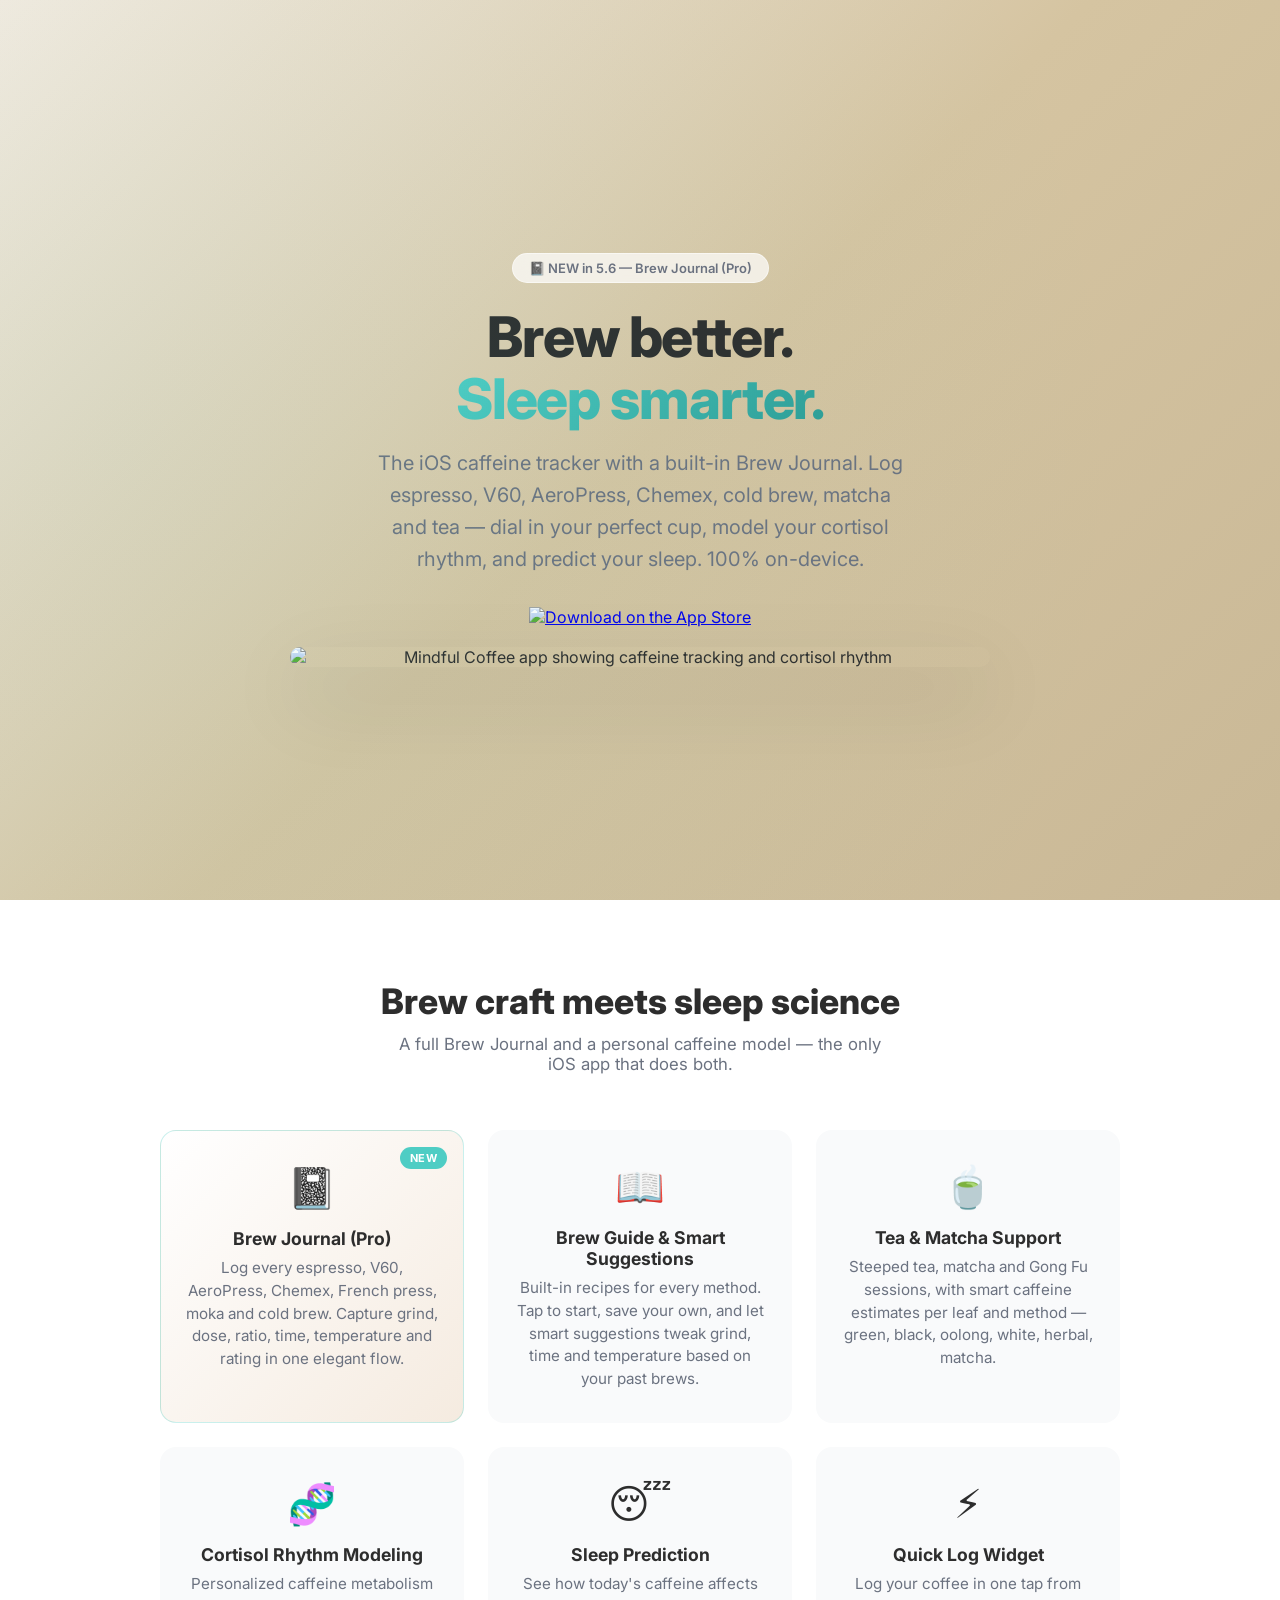
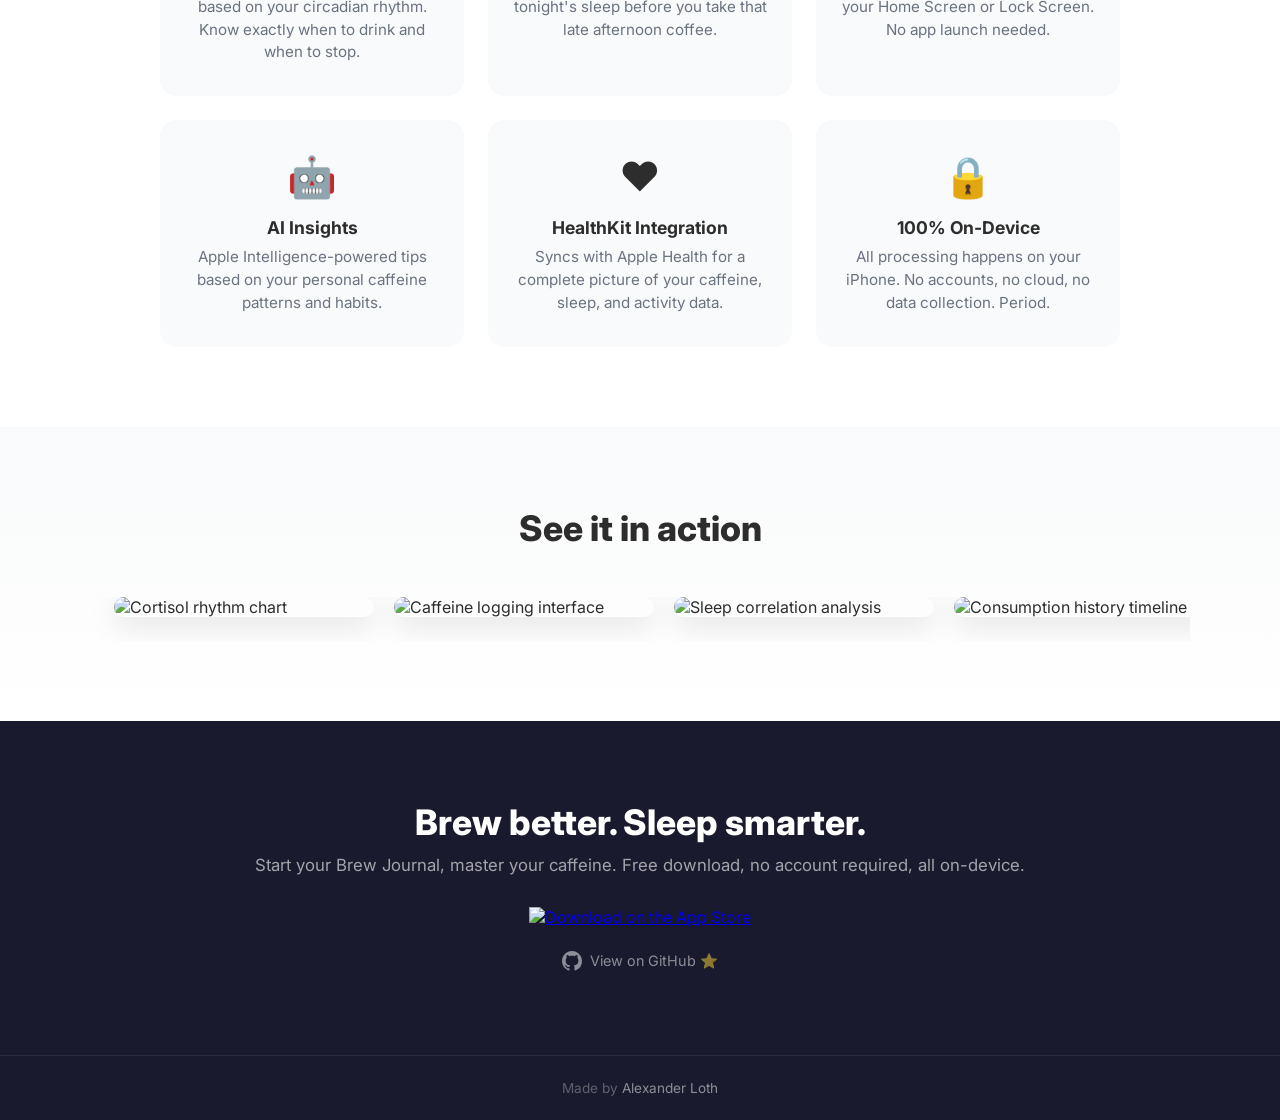
==== docs/index.html @ 8fa98507 "Promote Brew Journal on docs landing page (5.6 SEO) - New title and meta description targeting brewi" ====
<!DOCTYPE html>
<html lang="en">
<head>
<meta charset="UTF-8">
<meta name="viewport" content="width=device-width, initial-scale=1.0">
<title>Mindful Coffee — Caffeine Tracker & Brew Journal for iPhone, iPad & Mac</title>
<meta name="description" content="Mindful Coffee is the iOS caffeine tracker with a built-in Brew Journal. Log espresso, V60, AeroPress, Chemex, French press, cold brew, matcha and tea. Dial in your perfect cup, model your cortisol rhythm, predict sleep, and get Apple Intelligence insights — 100% on-device.">
<meta name="keywords" content="caffeine tracker, brew journal, brew log, espresso recipe app, V60 recipe, AeroPress, pour over, Chemex, cold brew, matcha tracker, tea tracker, brewing analytics, coffee recipe app, cortisol rhythm, sleep prediction, caffeine half life, iOS, iPhone, iPad, Mac, HealthKit, Apple Intelligence">
<meta property="og:title" content="Mindful Coffee — Caffeine Tracker & Brew Journal for iOS">
<meta property="og:description" content="Log espresso, V60, AeroPress, cold brew, matcha and tea. Dial in your perfect cup, track caffeine, predict sleep — all on-device on iPhone, iPad and Mac.">
<meta property="twitter:card" content="summary_large_image">
<meta property="twitter:title" content="Mindful Coffee — Caffeine Tracker & Brew Journal for iOS">
<meta property="twitter:description" content="Log espresso, V60, AeroPress, cold brew, matcha and tea. Dial in your perfect cup, track caffeine, predict sleep — all on-device.">
<meta property="twitter:image" content="https://raw.githubusercontent.com/aloth/mindful-coffee/main/assets/images/mindful-coffee-caffeine-tracker-sleep-optimization-hero.png">
<meta property="og:image" content="https://raw.githubusercontent.com/aloth/mindful-coffee/main/assets/images/mindful-coffee-caffeine-tracker-sleep-optimization-hero.png">
<meta property="og:url" content="https://aloth.github.io/mindful-coffee/">
<link rel="preconnect" href="https://fonts.googleapis.com">
<link href="https://fonts.googleapis.com/css2?family=Inter:wght@400;500;600;700;800&display=swap" rel="stylesheet">
<style>
*{margin:0;padding:0;box-sizing:border-box}
:root{--warm:#E8D5B7;--teal:#4ECDC4;--dark:#1a1a2e;--accent:#D4A574;--text:#2d2d2d;--muted:#6b7280}
body{font-family:'Inter',system-ui,-apple-system,sans-serif;color:var(--text);overflow-x:hidden;-webkit-font-smoothing:antialiased}

/* Hero */
.hero{background:linear-gradient(135deg,#f5ebe0 0%,#d5c4a1 50%,#c9b896 100%);min-height:100vh;display:flex;flex-direction:column;align-items:center;justify-content:center;text-align:center;padding:60px 24px 40px;position:relative;overflow:hidden}
.hero::before{content:'';position:absolute;top:-50%;left:-50%;width:200%;height:200%;background:radial-gradient(circle at 30% 50%,rgba(78,205,196,0.08) 0%,transparent 50%);pointer-events:none}
.hero-badge{display:inline-flex;align-items:center;gap:6px;background:rgba(255,255,255,0.7);backdrop-filter:blur(10px);border-radius:20px;padding:6px 16px;font-size:13px;font-weight:600;color:var(--muted);margin-bottom:24px;border:1px solid rgba(255,255,255,0.5)}
.hero h1{font-size:clamp(2rem,6vw,3.5rem);font-weight:800;line-height:1.1;margin-bottom:16px;letter-spacing:-0.02em}
.hero h1 span{background:linear-gradient(135deg,var(--teal),#2d9c95);-webkit-background-clip:text;-webkit-text-fill-color:transparent}
.hero p{font-size:clamp(1rem,2.5vw,1.25rem);color:var(--muted);max-width:540px;line-height:1.6;margin-bottom:32px}
.hero-image{max-width:min(700px,90vw);width:100%;border-radius:16px;box-shadow:0 30px 80px rgba(0,0,0,0.15);margin-top:20px}
.app-store-btn{display:inline-block;transition:transform 0.2s}
.app-store-btn:hover{transform:scale(1.05)}
.app-store-btn img{height:54px}

/* Features */
.features{padding:80px 24px;background:#fff}
.features h2{text-align:center;font-size:clamp(1.5rem,4vw,2.2rem);font-weight:800;margin-bottom:12px}
.features .subtitle{text-align:center;color:var(--muted);font-size:1.05rem;margin-bottom:56px;max-width:500px;margin-left:auto;margin-right:auto}
.feature-grid{display:grid;grid-template-columns:repeat(auto-fit,minmax(280px,1fr));gap:24px;max-width:960px;margin:0 auto}
.feature-card{background:#f9fafb;border-radius:16px;padding:32px 24px;text-align:center;transition:transform 0.2s,box-shadow 0.2s;position:relative}
.feature-card:hover{transform:translateY(-4px);box-shadow:0 12px 40px rgba(0,0,0,0.08)}
.feature-card.featured{background:linear-gradient(135deg,#fff 0%,#f5ebe0 100%);border:1px solid rgba(78,205,196,0.3)}
.feature-badge{position:absolute;top:16px;right:16px;background:var(--teal);color:#fff;font-size:11px;font-weight:700;padding:4px 10px;border-radius:12px;letter-spacing:0.5px}
.feature-icon{font-size:40px;margin-bottom:16px}
.feature-card h3{font-size:1.1rem;font-weight:700;margin-bottom:8px}
.feature-card p{color:var(--muted);font-size:0.95rem;line-height:1.5}

/* Screenshots */
.screenshots{padding:80px 24px;background:linear-gradient(180deg,#f9fafb,#fff)}
.screenshots h2{text-align:center;font-size:clamp(1.5rem,4vw,2.2rem);font-weight:800;margin-bottom:48px}
.screenshot-scroll{display:flex;gap:20px;overflow-x:auto;scroll-snap-type:x mandatory;-webkit-overflow-scrolling:touch;padding:0 24px 24px;max-width:1100px;margin:0 auto}
.screenshot-scroll::-webkit-scrollbar{display:none}
.screenshot-scroll img{flex:0 0 auto;width:260px;border-radius:20px;box-shadow:0 8px 30px rgba(0,0,0,0.12);scroll-snap-align:center}

/* CTA */
.cta{padding:80px 24px;background:var(--dark);text-align:center;color:#fff}
.cta h2{font-size:clamp(1.5rem,4vw,2.2rem);font-weight:800;margin-bottom:12px}
.cta p{color:rgba(255,255,255,0.6);font-size:1.05rem;margin-bottom:32px}
.cta .github-link{display:inline-flex;align-items:center;gap:8px;color:rgba(255,255,255,0.5);font-size:0.9rem;margin-top:24px;text-decoration:none;transition:color 0.2s}
.cta .github-link:hover{color:rgba(255,255,255,0.8)}
.cta .github-link svg{width:20px;height:20px;fill:currentColor}

footer{background:var(--dark);border-top:1px solid rgba(255,255,255,0.08);padding:24px;text-align:center;color:rgba(255,255,255,0.3);font-size:0.85rem}
footer a{color:rgba(255,255,255,0.5);text-decoration:none}
</style>
</head>
<body>

<section class="hero">
  <div class="hero-badge">📓 NEW in 5.6 — Brew Journal (Pro)</div>
  <h1>Brew better.<br><span>Sleep smarter.</span></h1>
  <p>The iOS caffeine tracker with a built-in Brew Journal. Log espresso, V60, AeroPress, Chemex, cold brew, matcha and tea — dial in your perfect cup, model your cortisol rhythm, and predict your sleep. 100% on-device.</p>
  <a href="https://apps.apple.com/us/app/mindful-coffee-tracks-caffeine/id6742878005" class="app-store-btn">
    <img src="https://developer.apple.com/assets/elements/badges/download-on-the-app-store.svg" alt="Download on the App Store">
  </a>
  <img src="https://raw.githubusercontent.com/aloth/mindful-coffee/main/assets/images/mindful-coffee-caffeine-tracker-sleep-optimization-hero.png" alt="Mindful Coffee app showing caffeine tracking and cortisol rhythm" class="hero-image" loading="eager">
</section>

<section class="features">
  <h2>Brew craft meets sleep science</h2>
  <p class="subtitle">A full Brew Journal and a personal caffeine model — the only iOS app that does both.</p>
  <div class="feature-grid">
    <div class="feature-card featured">
      <div class="feature-badge">NEW</div>
      <div class="feature-icon">📓</div>
      <h3>Brew Journal (Pro)</h3>
      <p>Log every espresso, V60, AeroPress, Chemex, French press, moka and cold brew. Capture grind, dose, ratio, time, temperature and rating in one elegant flow.</p>
    </div>
    <div class="feature-card">
      <div class="feature-icon">📖</div>
      <h3>Brew Guide & Smart Suggestions</h3>
      <p>Built-in recipes for every method. Tap to start, save your own, and let smart suggestions tweak grind, time and temperature based on your past brews.</p>
    </div>
    <div class="feature-card">
      <div class="feature-icon">🍵</div>
      <h3>Tea & Matcha Support</h3>
      <p>Steeped tea, matcha and Gong Fu sessions, with smart caffeine estimates per leaf and method — green, black, oolong, white, herbal, matcha.</p>
    </div>
    <div class="feature-card">
      <div class="feature-icon">🧬</div>
      <h3>Cortisol Rhythm Modeling</h3>
      <p>Personalized caffeine metabolism based on your circadian rhythm. Know exactly when to drink and when to stop.</p>
    </div>
    <div class="feature-card">
      <div class="feature-icon">😴</div>
      <h3>Sleep Prediction</h3>
      <p>See how today's caffeine affects tonight's sleep before you take that late afternoon coffee.</p>
    </div>
    <div class="feature-card">
      <div class="feature-icon">⚡</div>
      <h3>Quick Log Widget</h3>
      <p>Log your coffee in one tap from your Home Screen or Lock Screen. No app launch needed.</p>
    </div>
    <div class="feature-card">
      <div class="feature-icon">🤖</div>
      <h3>AI Insights</h3>
      <p>Apple Intelligence-powered tips based on your personal caffeine patterns and habits.</p>
    </div>
    <div class="feature-card">
      <div class="feature-icon">❤️</div>
      <h3>HealthKit Integration</h3>
      <p>Syncs with Apple Health for a complete picture of your caffeine, sleep, and activity data.</p>
    </div>
    <div class="feature-card">
      <div class="feature-icon">🔒</div>
      <h3>100% On-Device</h3>
      <p>All processing happens on your iPhone. No accounts, no cloud, no data collection. Period.</p>
    </div>
  </div>
</section>

<section class="screenshots">
  <h2>See it in action</h2>
  <div class="screenshot-scroll">
    <img src="https://raw.githubusercontent.com/aloth/mindful-coffee/main/assets/social-media/mindful-coffee_mindful-coffee-caffeine-tracker-cortisol-rhythm-chart_on_mindful-coffee-app-background-warm-latte-gradient.jpg" alt="Cortisol rhythm chart" loading="lazy">
    <img src="https://raw.githubusercontent.com/aloth/mindful-coffee/main/assets/social-media/mindful-coffee_coffee-tea-caffeine-logging-interface-smart-predictions_on_mindful-coffee-app-background-calm-teal-mint-focus.jpg" alt="Caffeine logging interface" loading="lazy">
    <img src="https://raw.githubusercontent.com/aloth/mindful-coffee/main/assets/social-media/mindful-coffee_caffeine-sleep-correlation-analysis-ios-app_on_mindful-coffee-app-background-warm-latte-gradient.jpg" alt="Sleep correlation analysis" loading="lazy">
    <img src="https://raw.githubusercontent.com/aloth/mindful-coffee/main/assets/social-media/mindful-coffee_caffeine-consumption-history-timeline-tracker_on_mindful-coffee-app-background-calm-teal-mint-focus.jpg" alt="Consumption history timeline" loading="lazy">
    <img src="https://raw.githubusercontent.com/aloth/mindful-coffee/main/assets/social-media/mindful-coffee_ai-insights-apple-intelligence-personalized-tips_on_mindful-coffee-app-background-warm-latte-gradient.jpg" alt="AI-powered insights" loading="lazy">
    <img src="https://raw.githubusercontent.com/aloth/mindful-coffee/main/assets/social-media/mindful-coffee_cortisol-rhythm-settings-personal-metabolism-assistant_on_mindful-coffee-app-background-dark-mode-espresso-premium.jpg" alt="Cortisol rhythm settings" loading="lazy">
  </div>
</section>

<section class="cta">
  <h2>Brew better. Sleep smarter.</h2>
  <p>Start your Brew Journal, master your caffeine. Free download, no account required, all on-device.</p>
  <a href="https://apps.apple.com/us/app/mindful-coffee-tracks-caffeine/id6742878005" class="app-store-btn">
    <img src="https://developer.apple.com/assets/elements/badges/download-on-the-app-store.svg" alt="Download on the App Store">
  </a>
  <br>
  <a href="https://github.com/aloth/mindful-coffee" class="github-link">
    <svg viewBox="0 0 16 16"><path d="M8 0C3.58 0 0 3.58 0 8c0 3.54 2.29 6.53 5.47 7.59.4.07.55-.17.55-.38 0-.19-.01-.82-.01-1.49-2.01.37-2.53-.49-2.69-.94-.09-.23-.48-.94-.82-1.13-.28-.15-.68-.52-.01-.53.63-.01 1.08.58 1.23.82.72 1.21 1.87.87 2.33.66.07-.52.28-.87.51-1.07-1.78-.2-3.64-.89-3.64-3.95 0-.87.31-1.59.82-2.15-.08-.2-.36-1.02.08-2.12 0 0 .67-.21 2.2.82.64-.18 1.32-.27 2-.27.68 0 1.36.09 2 .27 1.53-1.04 2.2-.82 2.2-.82.44 1.1.16 1.92.08 2.12.51.56.82 1.27.82 2.15 0 3.07-1.87 3.75-3.65 3.95.29.25.54.73.54 1.48 0 1.07-.01 1.93-.01 2.2 0 .21.15.46.55.38A8.013 8.013 0 0016 8c0-4.42-3.58-8-8-8z"/></svg>
    View on GitHub ⭐
  </a>
</section>

<footer>
  <p>Made by <a href="https://alexloth.com">Alexander Loth</a></p>
</footer>

</body>
</html>
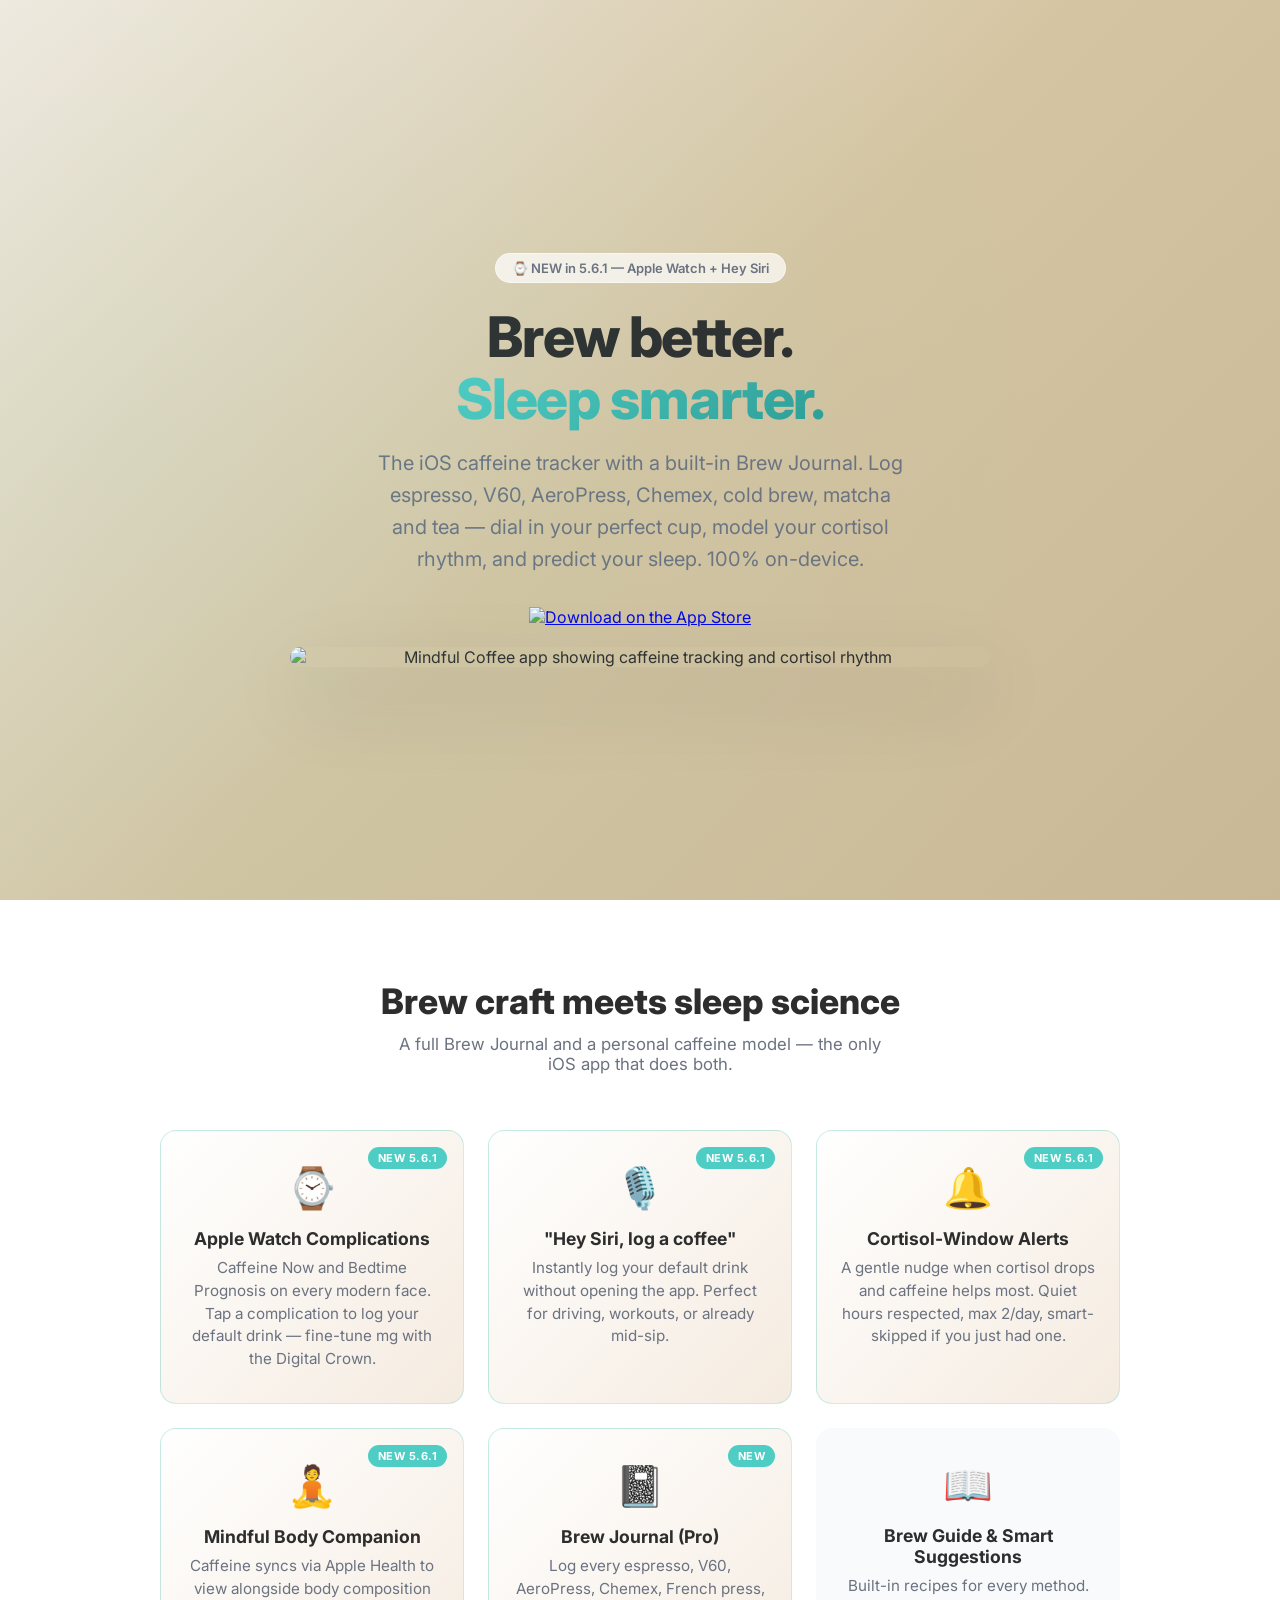
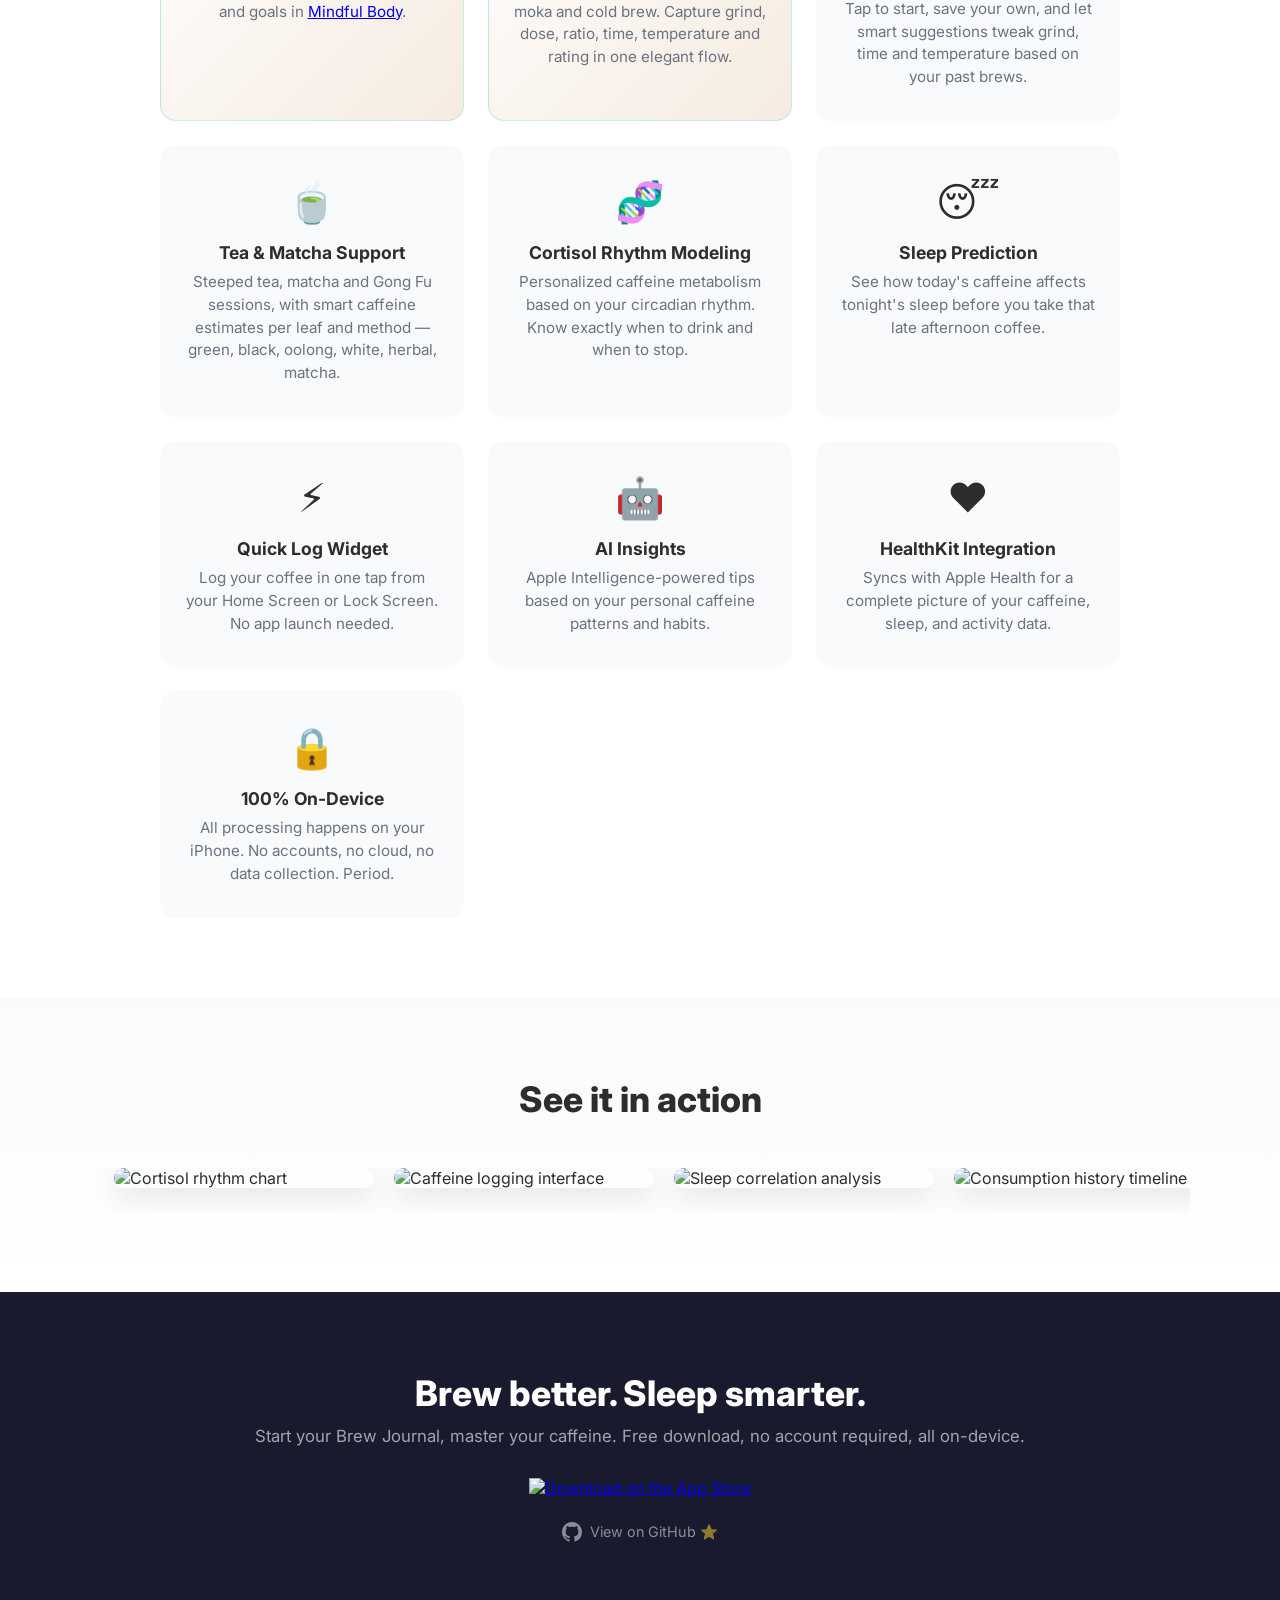
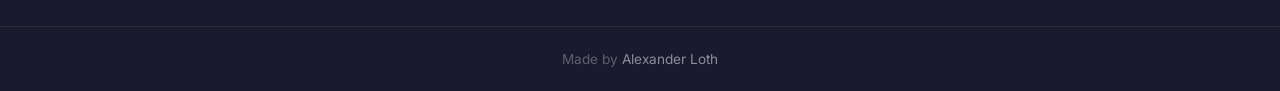
==== commit e109bfc0: "Surface 5.6.1 features on landing pages (root + docs/) - 4 new feature cards on root index.html: App" ====
--- a/docs/index.html
+++ b/docs/index.html
@@ -4,8 +4,8 @@
 <meta charset="UTF-8">
 <meta name="viewport" content="width=device-width, initial-scale=1.0">
 <title>Mindful Coffee — Caffeine Tracker & Brew Journal for iPhone, iPad & Mac</title>
-<meta name="description" content="Mindful Coffee is the iOS caffeine tracker with a built-in Brew Journal. Log espresso, V60, AeroPress, Chemex, French press, cold brew, matcha and tea. Dial in your perfect cup, model your cortisol rhythm, predict sleep, and get Apple Intelligence insights — 100% on-device.">
-<meta name="keywords" content="caffeine tracker, brew journal, brew log, espresso recipe app, V60 recipe, AeroPress, pour over, Chemex, cold brew, matcha tracker, tea tracker, brewing analytics, coffee recipe app, cortisol rhythm, sleep prediction, caffeine half life, iOS, iPhone, iPad, Mac, HealthKit, Apple Intelligence">
+<meta name="description" content="Mindful Coffee is the iOS caffeine tracker with a built-in Brew Journal, Apple Watch complications, and Hey Siri quick-log. Log espresso, V60, AeroPress, Chemex, French press, cold brew, matcha and tea. Dial in your perfect cup, model your cortisol rhythm, predict sleep, and get Apple Intelligence insights — 100% on-device.">
+<meta name="keywords" content="caffeine tracker, brew journal, brew log, espresso recipe app, V60 recipe, AeroPress, pour over, Chemex, cold brew, matcha tracker, tea tracker, brewing analytics, coffee recipe app, cortisol rhythm, sleep prediction, caffeine half life, iOS, iPhone, iPad, Mac, Apple Watch, watchOS complications, Hey Siri coffee, HealthKit, Apple Intelligence, Mindful Body">
 <meta property="og:title" content="Mindful Coffee — Caffeine Tracker & Brew Journal for iOS">
 <meta property="og:description" content="Log espresso, V60, AeroPress, cold brew, matcha and tea. Dial in your perfect cup, track caffeine, predict sleep — all on-device on iPhone, iPad and Mac.">
 <meta property="twitter:card" content="summary_large_image">
@@ -68,7 +68,7 @@
 <body>
 
 <section class="hero">
-  <div class="hero-badge">📓 NEW in 5.6 — Brew Journal (Pro)</div>
+  <div class="hero-badge">⌚️ NEW in 5.6.1 — Apple Watch + Hey Siri</div>
   <h1>Brew better.<br><span>Sleep smarter.</span></h1>
   <p>The iOS caffeine tracker with a built-in Brew Journal. Log espresso, V60, AeroPress, Chemex, cold brew, matcha and tea — dial in your perfect cup, model your cortisol rhythm, and predict your sleep. 100% on-device.</p>
   <a href="https://apps.apple.com/us/app/mindful-coffee-tracks-caffeine/id6742878005" class="app-store-btn">
@@ -81,6 +81,30 @@
   <h2>Brew craft meets sleep science</h2>
   <p class="subtitle">A full Brew Journal and a personal caffeine model — the only iOS app that does both.</p>
   <div class="feature-grid">
+    <div class="feature-card featured">
+      <div class="feature-badge">NEW 5.6.1</div>
+      <div class="feature-icon">⌚️</div>
+      <h3>Apple Watch Complications</h3>
+      <p>Caffeine Now and Bedtime Prognosis on every modern face. Tap a complication to log your default drink — fine-tune mg with the Digital Crown.</p>
+    </div>
+    <div class="feature-card featured">
+      <div class="feature-badge">NEW 5.6.1</div>
+      <div class="feature-icon">🎙️</div>
+      <h3>"Hey Siri, log a coffee"</h3>
+      <p>Instantly log your default drink without opening the app. Perfect for driving, workouts, or already mid-sip.</p>
+    </div>
+    <div class="feature-card featured">
+      <div class="feature-badge">NEW 5.6.1</div>
+      <div class="feature-icon">🔔</div>
+      <h3>Cortisol-Window Alerts</h3>
+      <p>A gentle nudge when cortisol drops and caffeine helps most. Quiet hours respected, max 2/day, smart-skipped if you just had one.</p>
+    </div>
+    <div class="feature-card featured">
+      <div class="feature-badge">NEW 5.6.1</div>
+      <div class="feature-icon">🧘</div>
+      <h3>Mindful Body Companion</h3>
+      <p>Caffeine syncs via Apple Health to view alongside body composition and goals in <a href="https://github.com/aloth/mindful-body">Mindful Body</a>.</p>
+    </div>
     <div class="feature-card featured">
       <div class="feature-badge">NEW</div>
       <div class="feature-icon">📓</div>
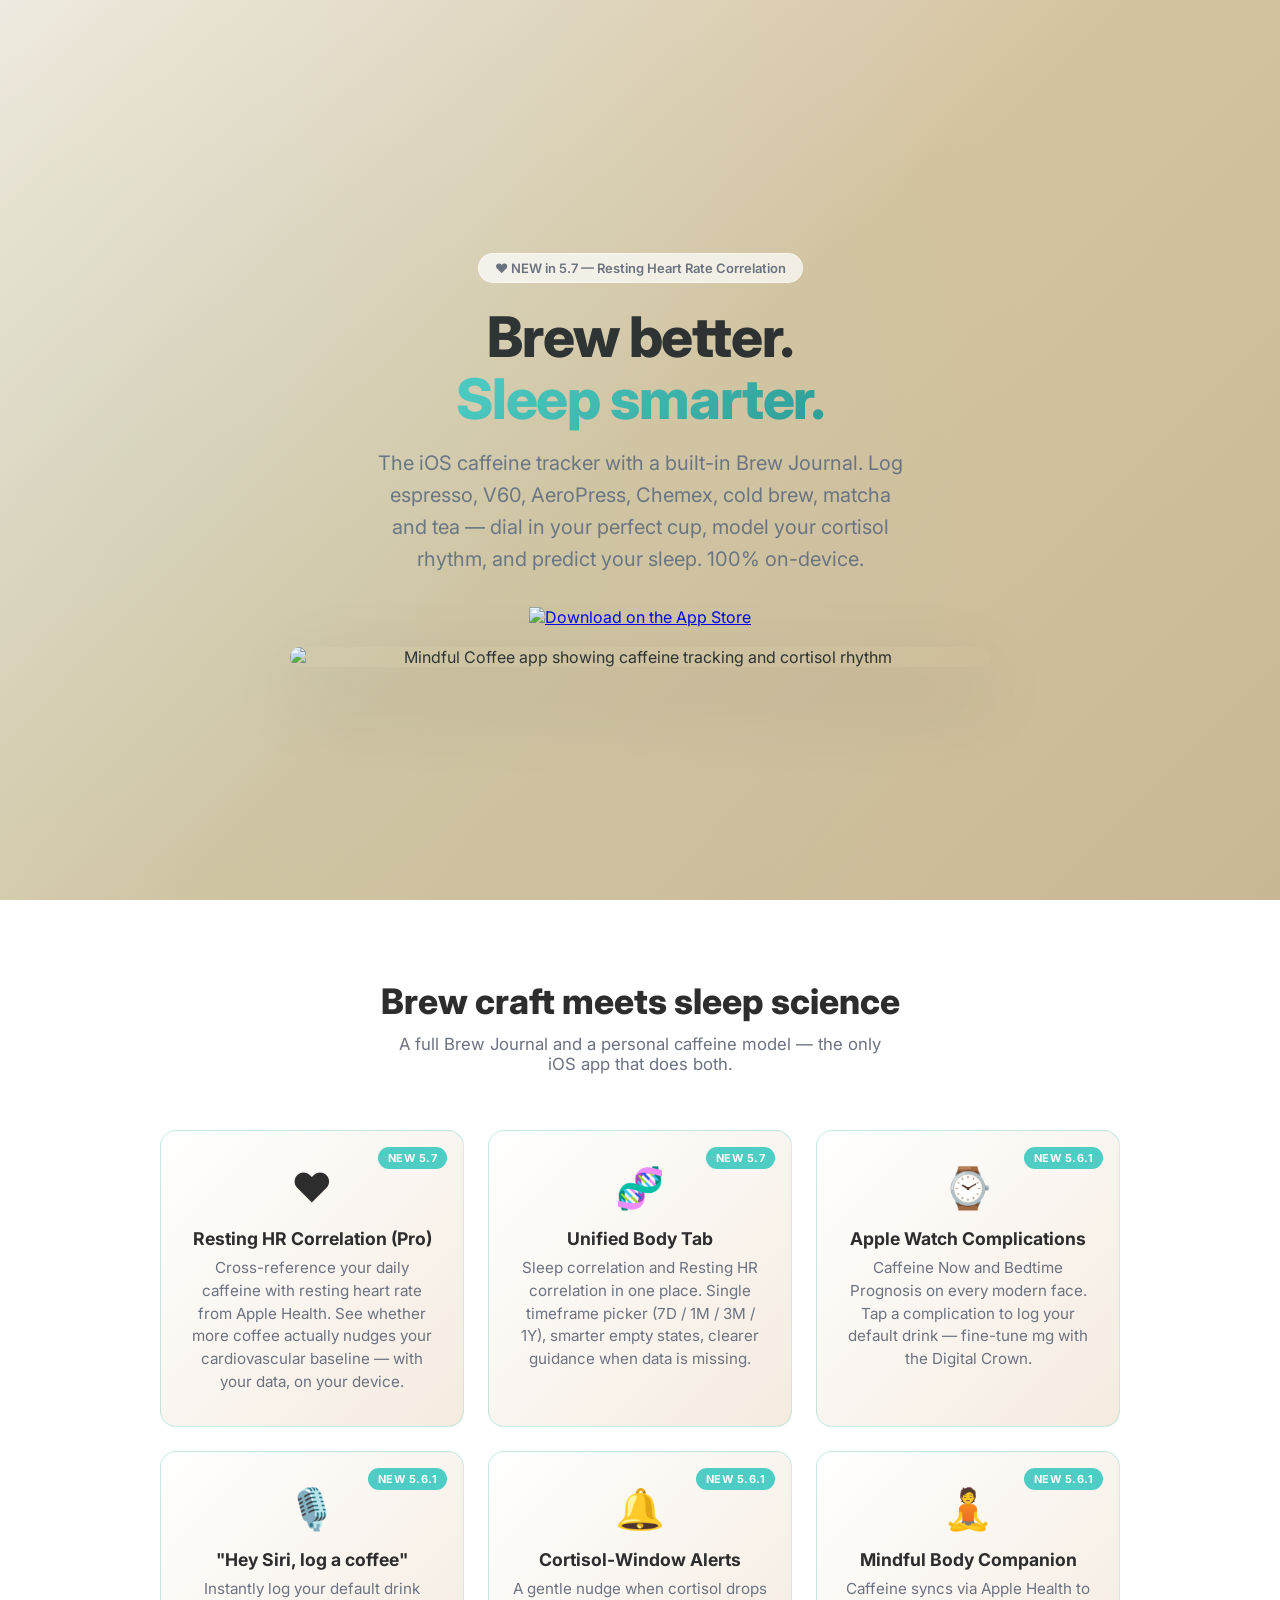
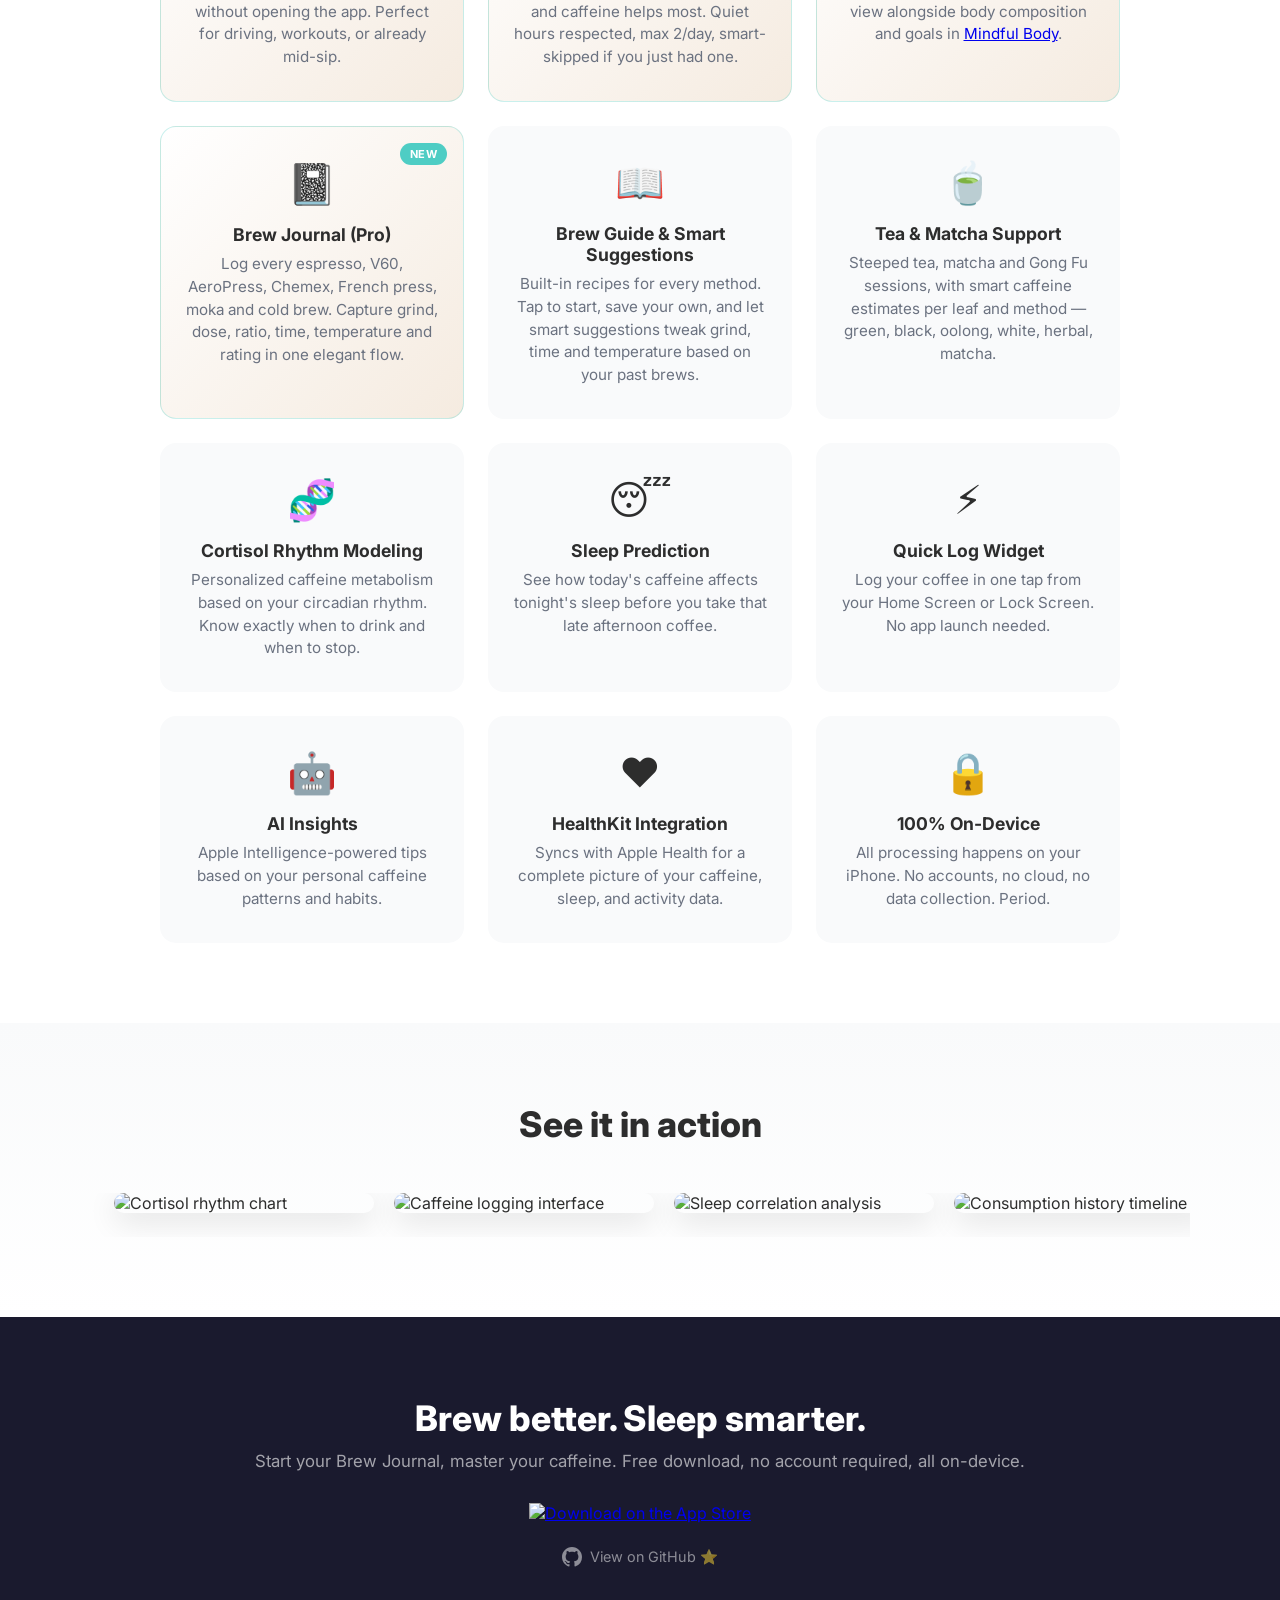
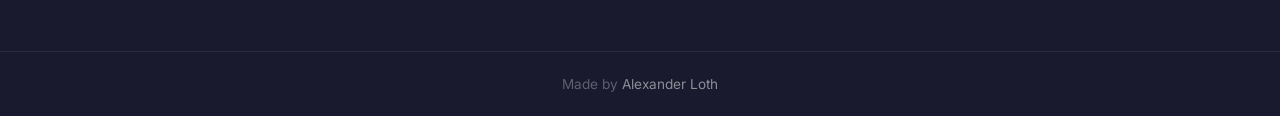
==== commit e86a2056: "docs(landing): feature Resting HR Correlation + Body tab for 5.7 - Hero badge updated from 5.6.1 to " ====
--- a/docs/index.html
+++ b/docs/index.html
@@ -4,8 +4,8 @@
 <meta charset="UTF-8">
 <meta name="viewport" content="width=device-width, initial-scale=1.0">
 <title>Mindful Coffee — Caffeine Tracker & Brew Journal for iPhone, iPad & Mac</title>
-<meta name="description" content="Mindful Coffee is the iOS caffeine tracker with a built-in Brew Journal, Apple Watch complications, and Hey Siri quick-log. Log espresso, V60, AeroPress, Chemex, French press, cold brew, matcha and tea. Dial in your perfect cup, model your cortisol rhythm, predict sleep, and get Apple Intelligence insights — 100% on-device.">
-<meta name="keywords" content="caffeine tracker, brew journal, brew log, espresso recipe app, V60 recipe, AeroPress, pour over, Chemex, cold brew, matcha tracker, tea tracker, brewing analytics, coffee recipe app, cortisol rhythm, sleep prediction, caffeine half life, iOS, iPhone, iPad, Mac, Apple Watch, watchOS complications, Hey Siri coffee, HealthKit, Apple Intelligence, Mindful Body">
+<meta name="description" content="Mindful Coffee is the iOS caffeine tracker with a built-in Brew Journal, Apple Watch complications, Hey Siri quick-log, and Resting Heart Rate correlation. Log espresso, V60, AeroPress, Chemex, French press, cold brew, matcha and tea. Dial in your perfect cup, model your cortisol rhythm, predict sleep, and get Apple Intelligence insights — 100% on-device.">
+<meta name="keywords" content="caffeine tracker, brew journal, brew log, espresso recipe app, V60 recipe, AeroPress, pour over, Chemex, cold brew, matcha tracker, tea tracker, brewing analytics, coffee recipe app, cortisol rhythm, sleep prediction, sleep correlation, resting heart rate, heart rate correlation, caffeine half life, iOS, iPhone, iPad, Mac, Apple Watch, watchOS complications, Hey Siri coffee, HealthKit, Apple Intelligence, Mindful Body">
 <meta property="og:title" content="Mindful Coffee — Caffeine Tracker & Brew Journal for iOS">
 <meta property="og:description" content="Log espresso, V60, AeroPress, cold brew, matcha and tea. Dial in your perfect cup, track caffeine, predict sleep — all on-device on iPhone, iPad and Mac.">
 <meta property="twitter:card" content="summary_large_image">
@@ -68,7 +68,7 @@
 <body>
 
 <section class="hero">
-  <div class="hero-badge">⌚️ NEW in 5.6.1 — Apple Watch + Hey Siri</div>
+  <div class="hero-badge">❤️ NEW in 5.7 — Resting Heart Rate Correlation</div>
   <h1>Brew better.<br><span>Sleep smarter.</span></h1>
   <p>The iOS caffeine tracker with a built-in Brew Journal. Log espresso, V60, AeroPress, Chemex, cold brew, matcha and tea — dial in your perfect cup, model your cortisol rhythm, and predict your sleep. 100% on-device.</p>
   <a href="https://apps.apple.com/us/app/mindful-coffee-tracks-caffeine/id6742878005" class="app-store-btn">
@@ -81,6 +81,18 @@
   <h2>Brew craft meets sleep science</h2>
   <p class="subtitle">A full Brew Journal and a personal caffeine model — the only iOS app that does both.</p>
   <div class="feature-grid">
+    <div class="feature-card featured">
+      <div class="feature-badge">NEW 5.7</div>
+      <div class="feature-icon">❤️</div>
+      <h3>Resting HR Correlation (Pro)</h3>
+      <p>Cross-reference your daily caffeine with resting heart rate from Apple Health. See whether more coffee actually nudges your cardiovascular baseline — with your data, on your device.</p>
+    </div>
+    <div class="feature-card featured">
+      <div class="feature-badge">NEW 5.7</div>
+      <div class="feature-icon">🧬</div>
+      <h3>Unified Body Tab</h3>
+      <p>Sleep correlation and Resting HR correlation in one place. Single timeframe picker (7D / 1M / 3M / 1Y), smarter empty states, clearer guidance when data is missing.</p>
+    </div>
     <div class="feature-card featured">
       <div class="feature-badge">NEW 5.6.1</div>
       <div class="feature-icon">⌚️</div>
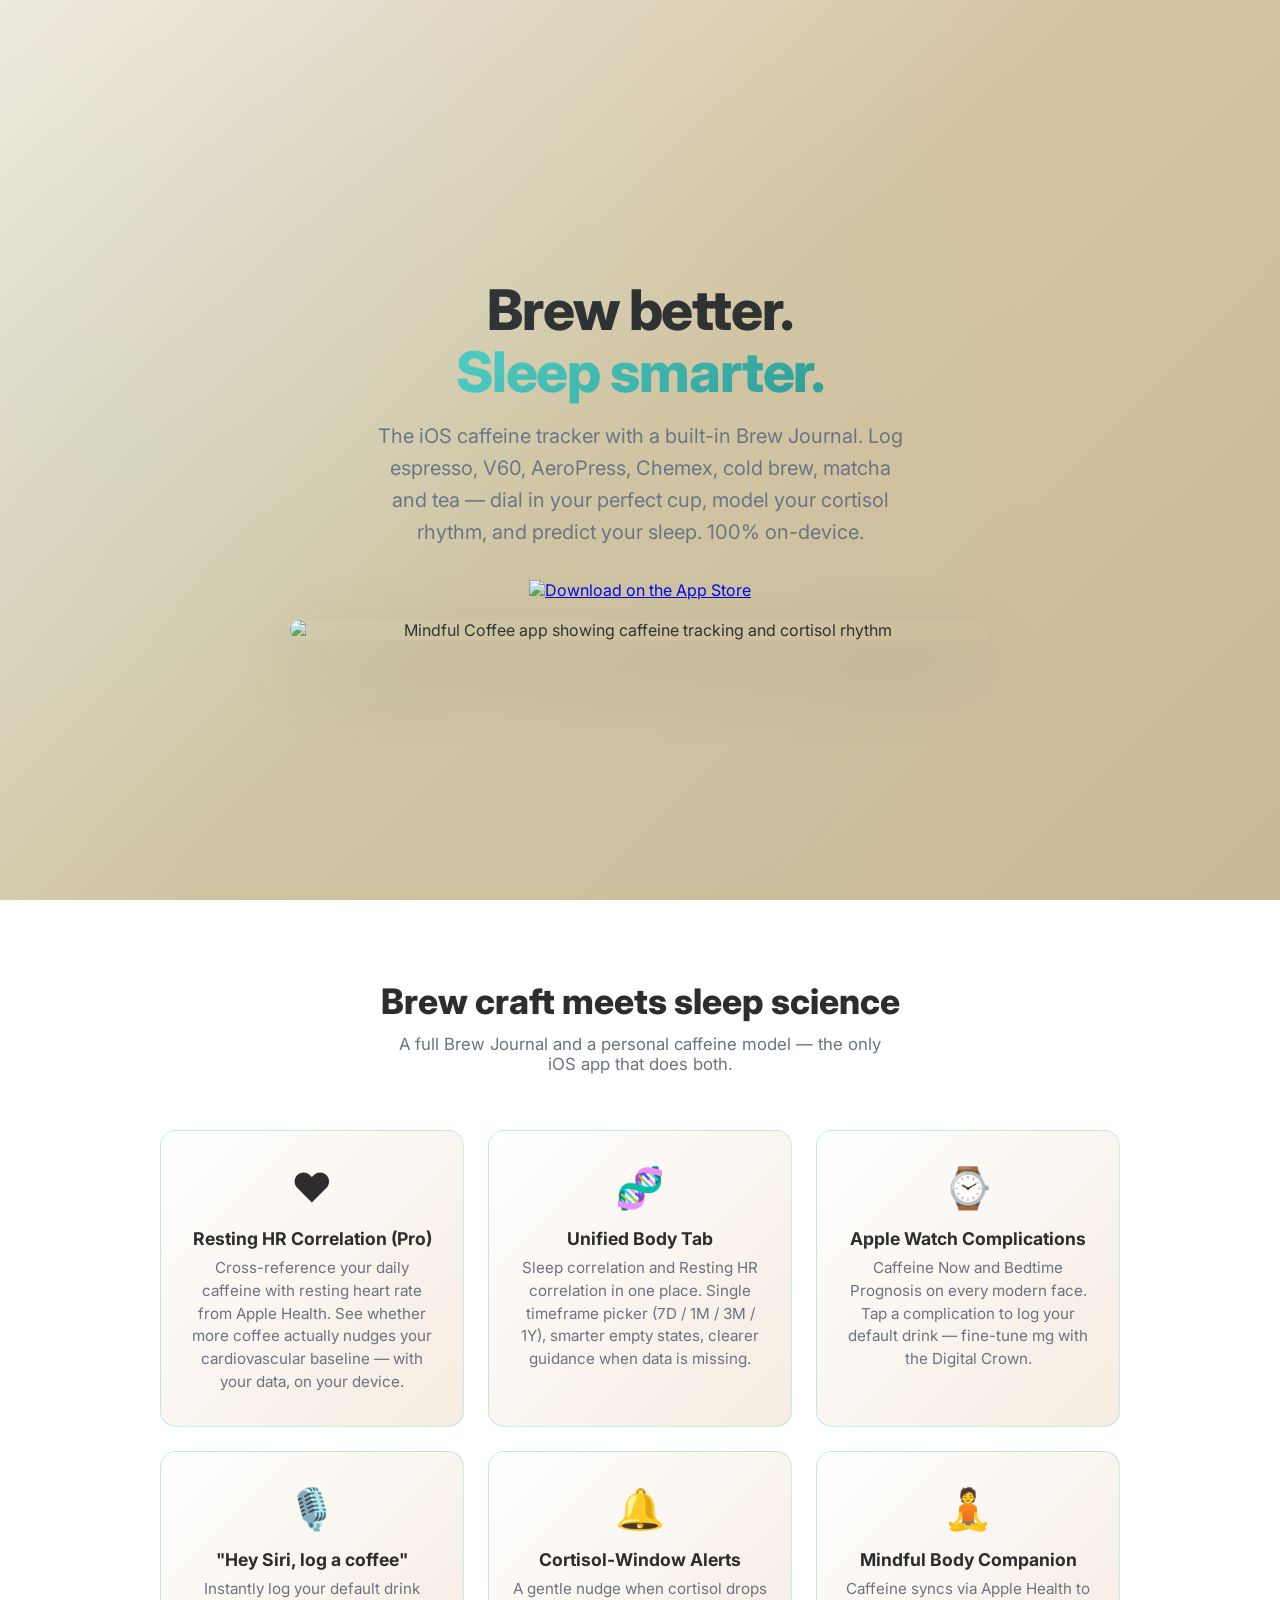
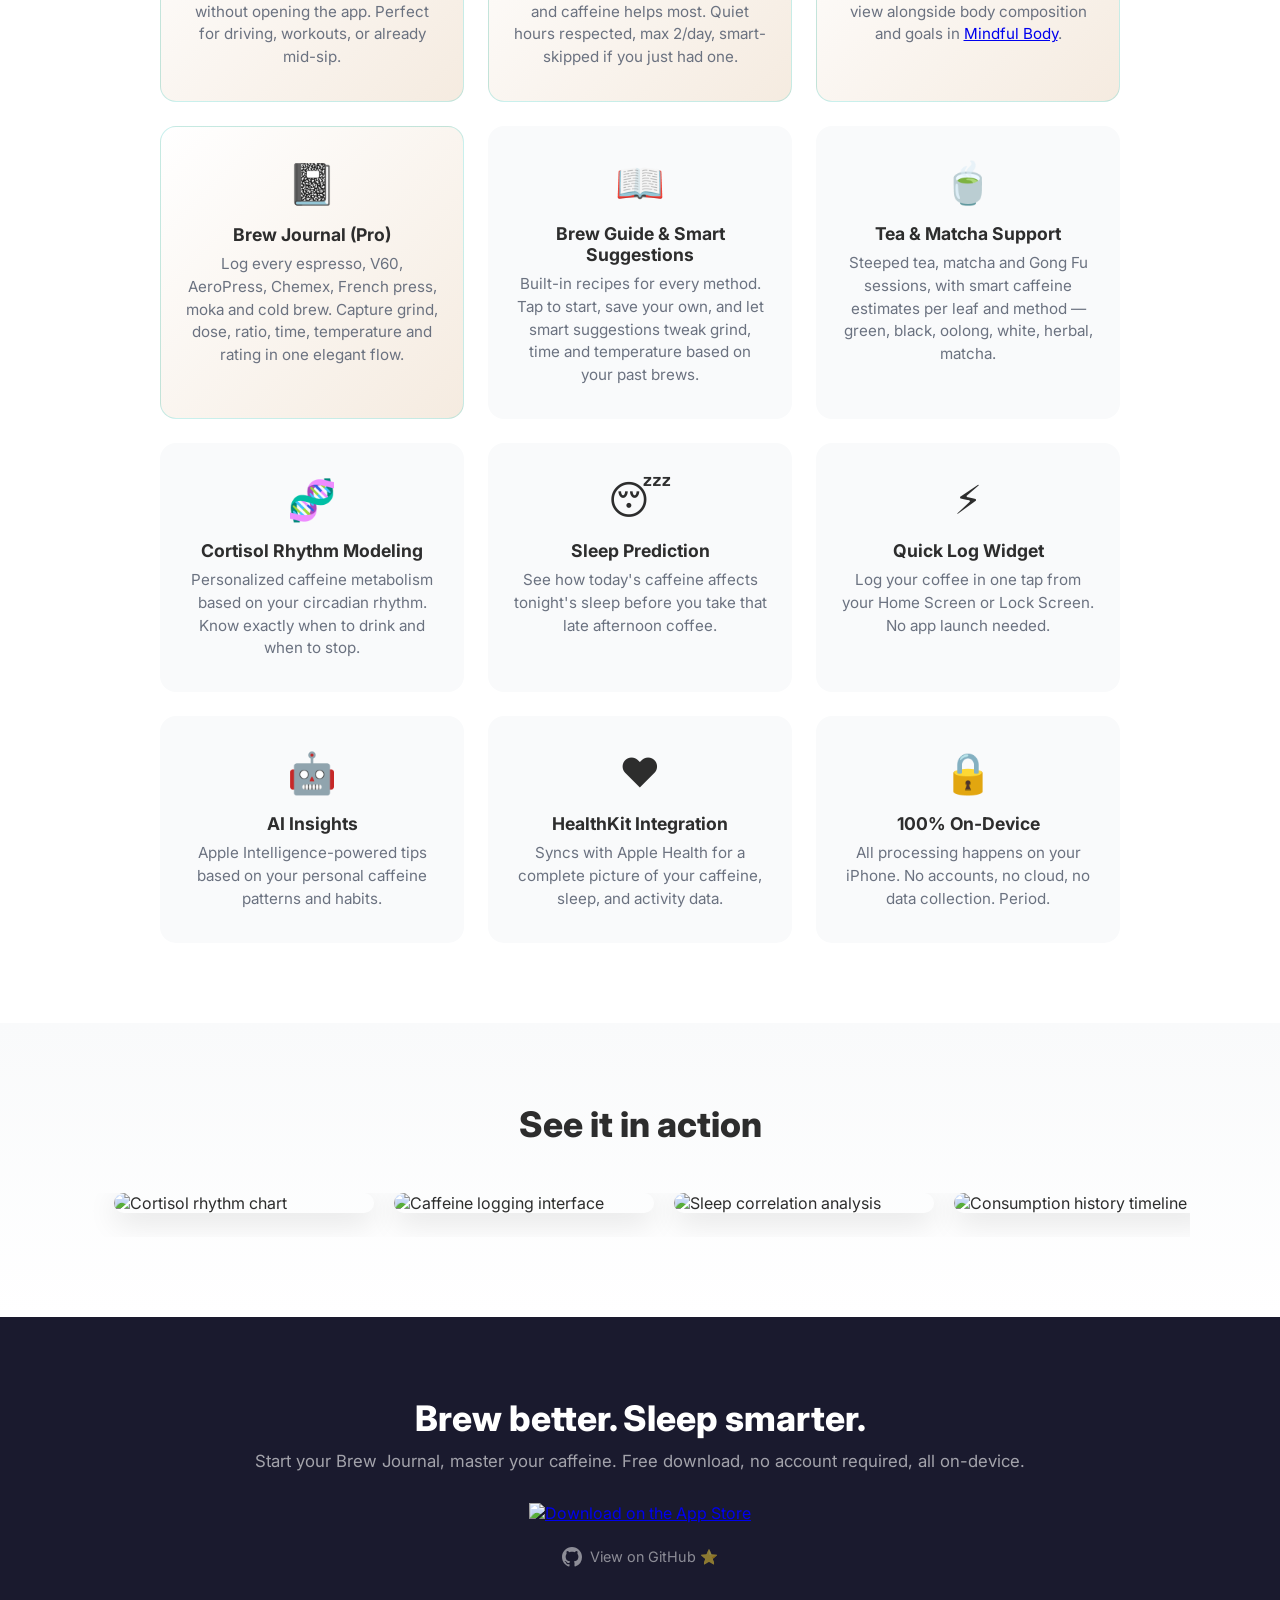
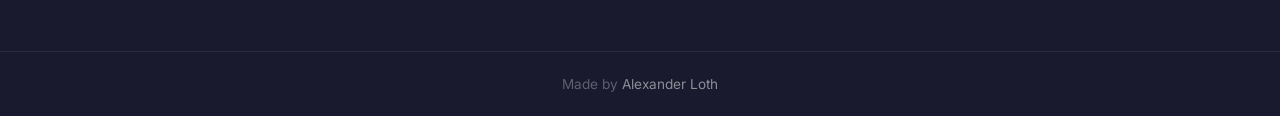
==== commit c5095ea1: "Remove all NEW version badges from landing page" ====
--- a/docs/index.html
+++ b/docs/index.html
@@ -64,11 +64,26 @@
 footer{background:var(--dark);border-top:1px solid rgba(255,255,255,0.08);padding:24px;text-align:center;color:rgba(255,255,255,0.3);font-size:0.85rem}
 footer a{color:rgba(255,255,255,0.5);text-decoration:none}
 </style>
+<link rel="canonical" href="https://aloth.github.io/mindful-coffee/">
+<script type="application/ld+json">
+{
+  "@context": "https://schema.org",
+  "@type": "MobileApplication",
+  "name": "Mindful Coffee — Caffeine Tracker & Brew Journal for iPhone, iPad & Mac",
+  "operatingSystem": "iOS, macOS",
+  "applicationCategory": "https://schema.org/UtilitiesApplication",
+  "author": { "@type": "Person", "name": "Alexander Loth", "url": "https://alexloth.com/" },
+  "image": "https://raw.githubusercontent.com/aloth/mindful-coffee/main/assets/images/mindful-coffee-caffeine-tracker-sleep-optimization-hero.png",
+  "description": "Mindful Coffee is the iOS caffeine tracker with a built-in Brew Journal, Apple Watch complications, Hey Siri quick-log, and Resting Heart Rate correlation. Log espresso, V60, AeroPress, Chemex, French press, cold brew, matcha and tea. Dial in your perfect cup, model your cortisol rhythm, predict sleep, and get Apple Intelligence insights — 100% on-device.",
+  "url": "https://aloth.github.io/mindful-coffee/",
+  "installUrl": "https://apps.apple.com/app/id6742878005",
+  "offers": { "@type": "Offer", "category": "freemium" }
+}
+</script>
 </head>
 <body>
 
 <section class="hero">
-  <div class="hero-badge">❤️ NEW in 5.7 — Resting Heart Rate Correlation</div>
   <h1>Brew better.<br><span>Sleep smarter.</span></h1>
   <p>The iOS caffeine tracker with a built-in Brew Journal. Log espresso, V60, AeroPress, Chemex, cold brew, matcha and tea — dial in your perfect cup, model your cortisol rhythm, and predict your sleep. 100% on-device.</p>
   <a href="https://apps.apple.com/us/app/mindful-coffee-tracks-caffeine/id6742878005" class="app-store-btn">
@@ -82,43 +97,36 @@
   <p class="subtitle">A full Brew Journal and a personal caffeine model — the only iOS app that does both.</p>
   <div class="feature-grid">
     <div class="feature-card featured">
-      <div class="feature-badge">NEW 5.7</div>
       <div class="feature-icon">❤️</div>
       <h3>Resting HR Correlation (Pro)</h3>
       <p>Cross-reference your daily caffeine with resting heart rate from Apple Health. See whether more coffee actually nudges your cardiovascular baseline — with your data, on your device.</p>
     </div>
     <div class="feature-card featured">
-      <div class="feature-badge">NEW 5.7</div>
       <div class="feature-icon">🧬</div>
       <h3>Unified Body Tab</h3>
       <p>Sleep correlation and Resting HR correlation in one place. Single timeframe picker (7D / 1M / 3M / 1Y), smarter empty states, clearer guidance when data is missing.</p>
     </div>
     <div class="feature-card featured">
-      <div class="feature-badge">NEW 5.6.1</div>
       <div class="feature-icon">⌚️</div>
       <h3>Apple Watch Complications</h3>
       <p>Caffeine Now and Bedtime Prognosis on every modern face. Tap a complication to log your default drink — fine-tune mg with the Digital Crown.</p>
     </div>
     <div class="feature-card featured">
-      <div class="feature-badge">NEW 5.6.1</div>
       <div class="feature-icon">🎙️</div>
       <h3>"Hey Siri, log a coffee"</h3>
       <p>Instantly log your default drink without opening the app. Perfect for driving, workouts, or already mid-sip.</p>
     </div>
     <div class="feature-card featured">
-      <div class="feature-badge">NEW 5.6.1</div>
       <div class="feature-icon">🔔</div>
       <h3>Cortisol-Window Alerts</h3>
       <p>A gentle nudge when cortisol drops and caffeine helps most. Quiet hours respected, max 2/day, smart-skipped if you just had one.</p>
     </div>
     <div class="feature-card featured">
-      <div class="feature-badge">NEW 5.6.1</div>
       <div class="feature-icon">🧘</div>
       <h3>Mindful Body Companion</h3>
       <p>Caffeine syncs via Apple Health to view alongside body composition and goals in <a href="https://github.com/aloth/mindful-body">Mindful Body</a>.</p>
     </div>
     <div class="feature-card featured">
-      <div class="feature-badge">NEW</div>
       <div class="feature-icon">📓</div>
       <h3>Brew Journal (Pro)</h3>
       <p>Log every espresso, V60, AeroPress, Chemex, French press, moka and cold brew. Capture grind, dose, ratio, time, temperature and rating in one elegant flow.</p>
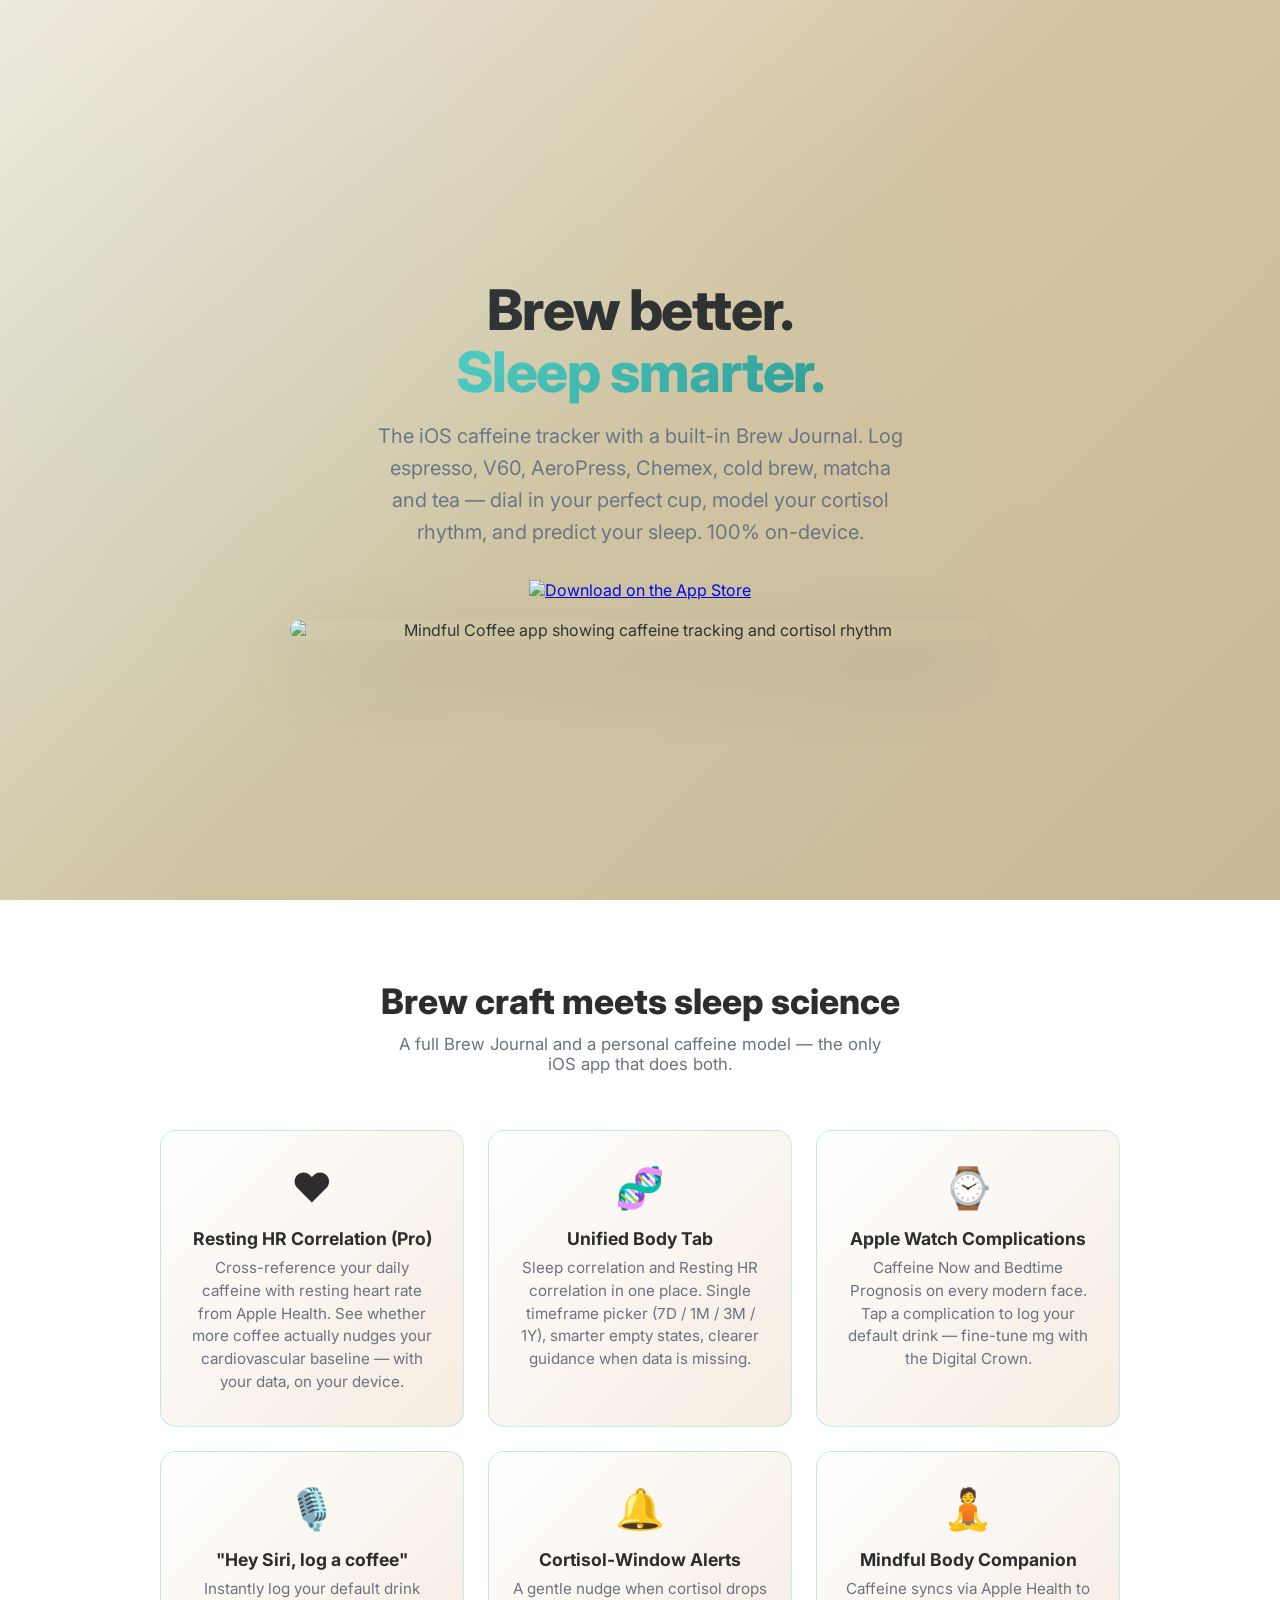
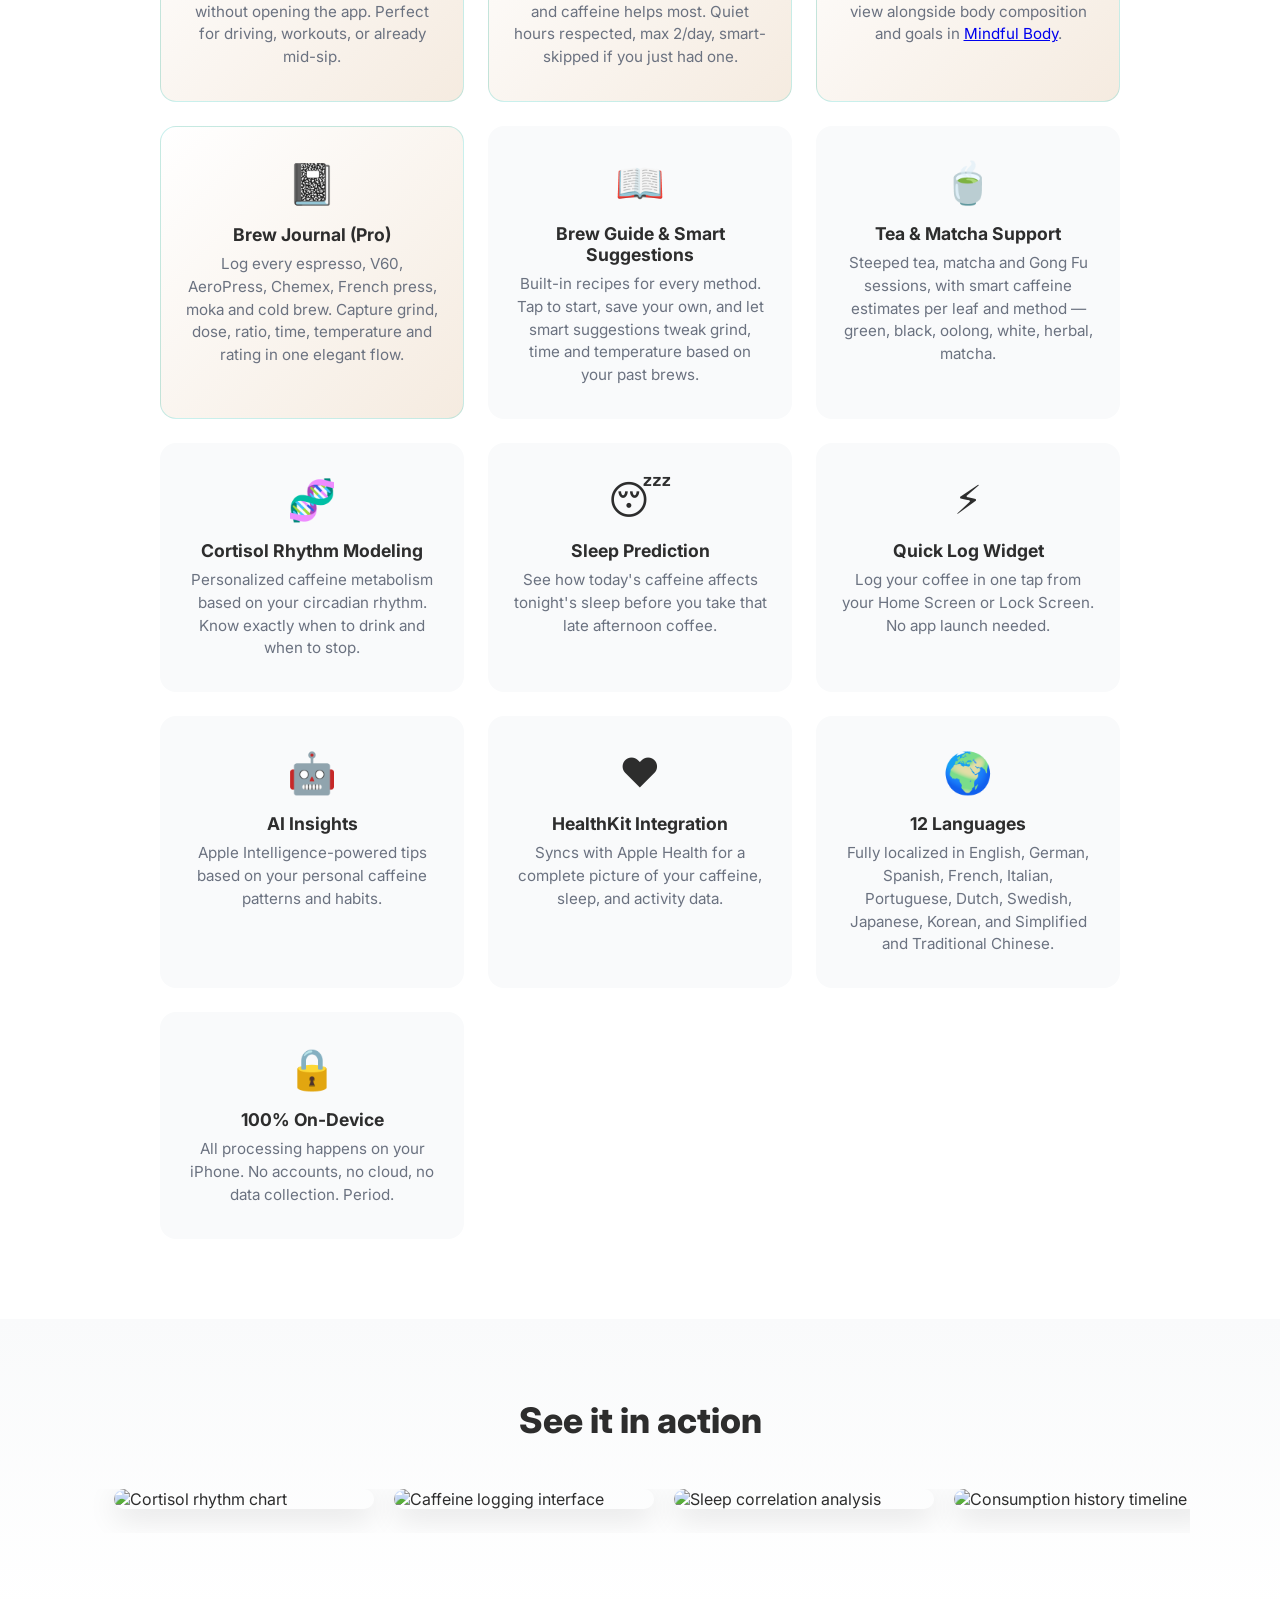
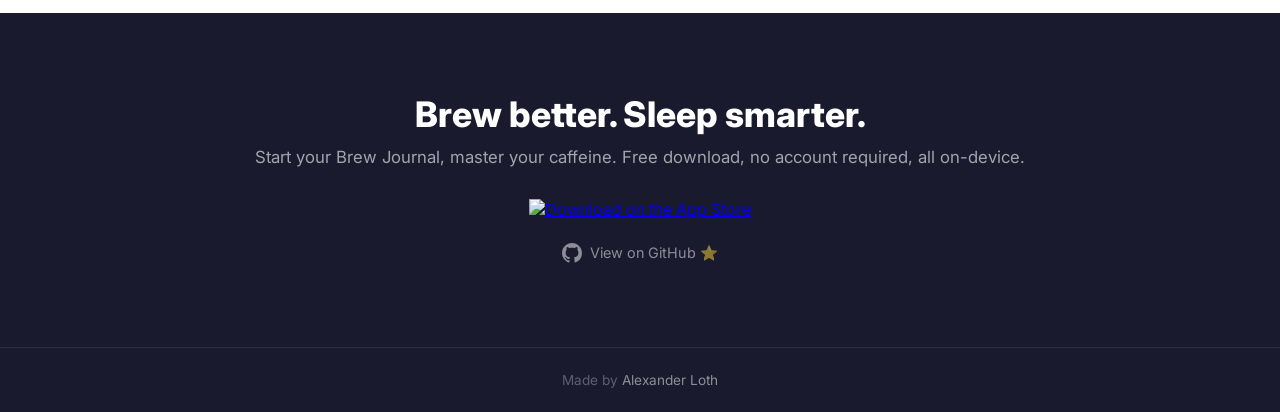
==== commit 72a3d54d: "Add language support card to the landing page List the 12 languages shipped in 6.2.1 on the live lan" ====
--- a/docs/index.html
+++ b/docs/index.html
@@ -167,6 +167,11 @@
       <p>Syncs with Apple Health for a complete picture of your caffeine, sleep, and activity data.</p>
     </div>
     <div class="feature-card">
+      <div class="feature-icon">🌍</div>
+      <h3>12 Languages</h3>
+      <p>Fully localized in English, German, Spanish, French, Italian, Portuguese, Dutch, Swedish, Japanese, Korean, and Simplified and Traditional Chinese.</p>
+    </div>
+    <div class="feature-card">
       <div class="feature-icon">🔒</div>
       <h3>100% On-Device</h3>
       <p>All processing happens on your iPhone. No accounts, no cloud, no data collection. Period.</p>
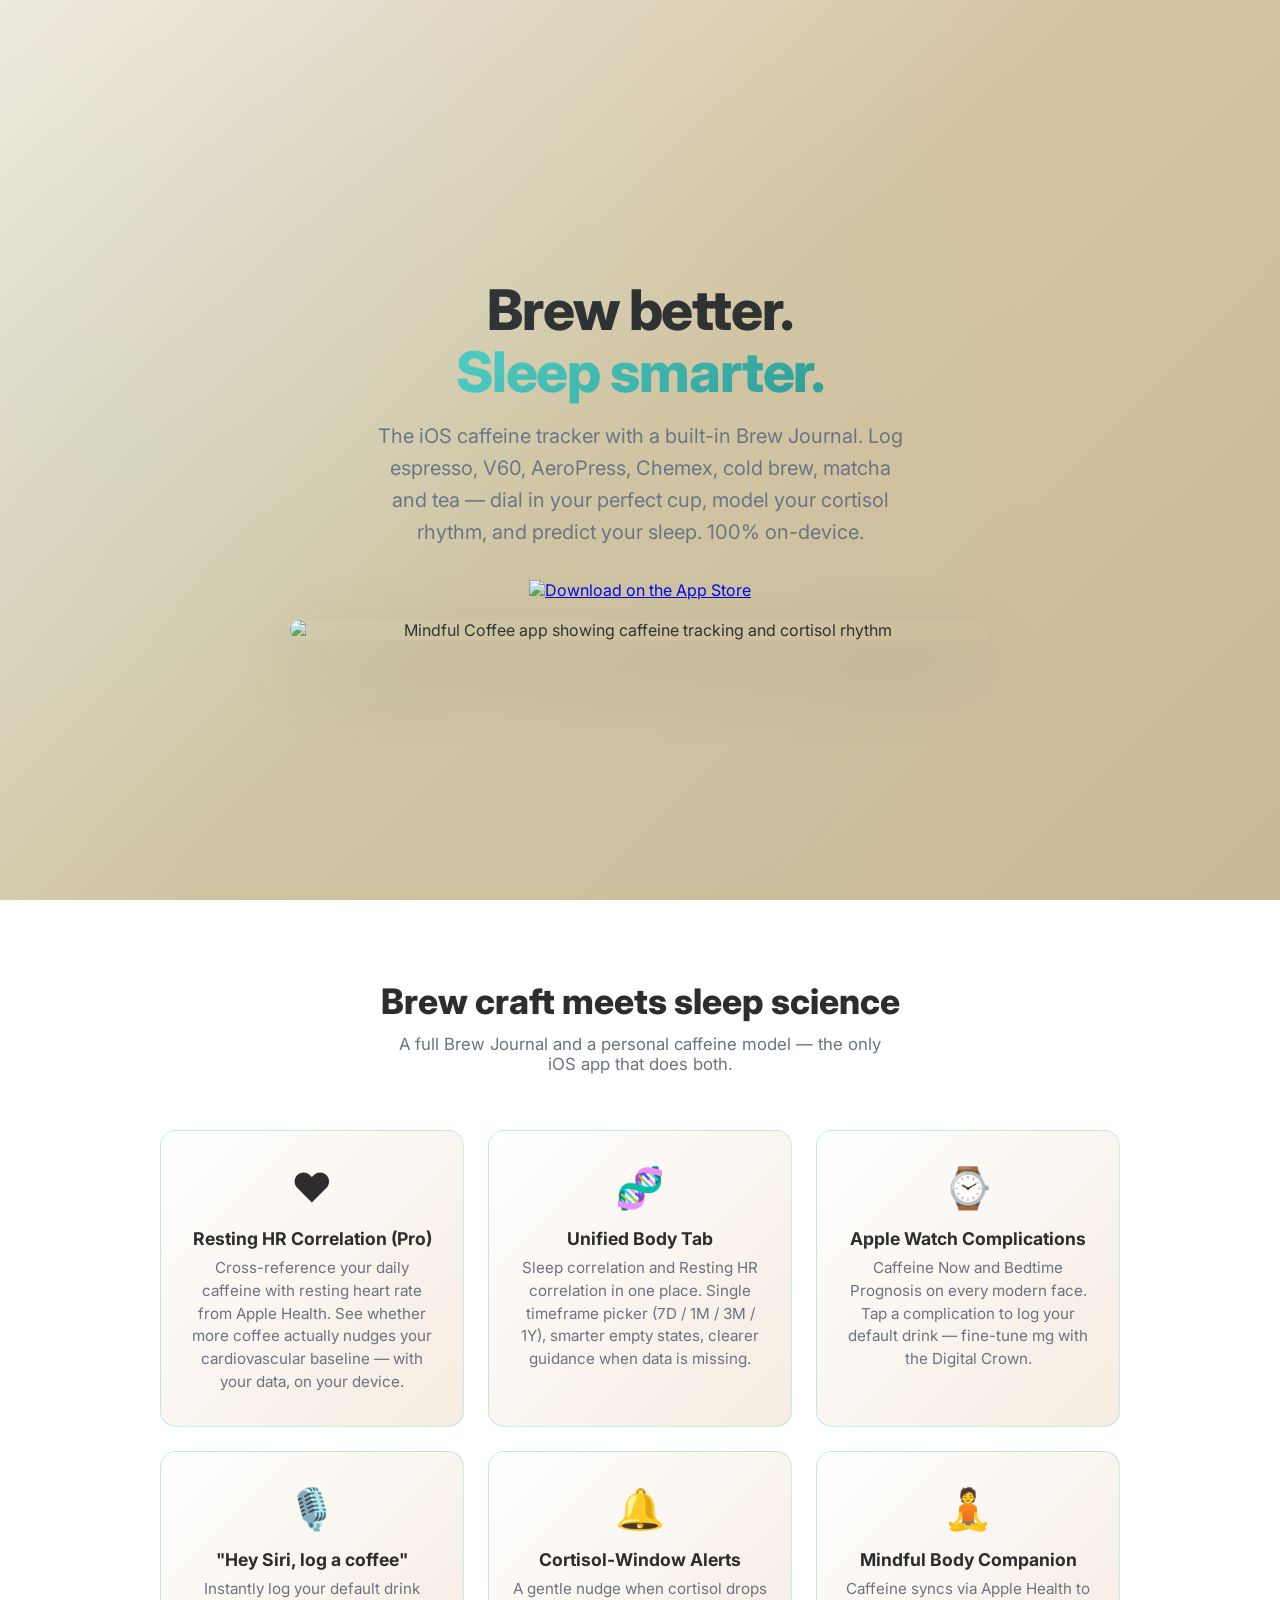
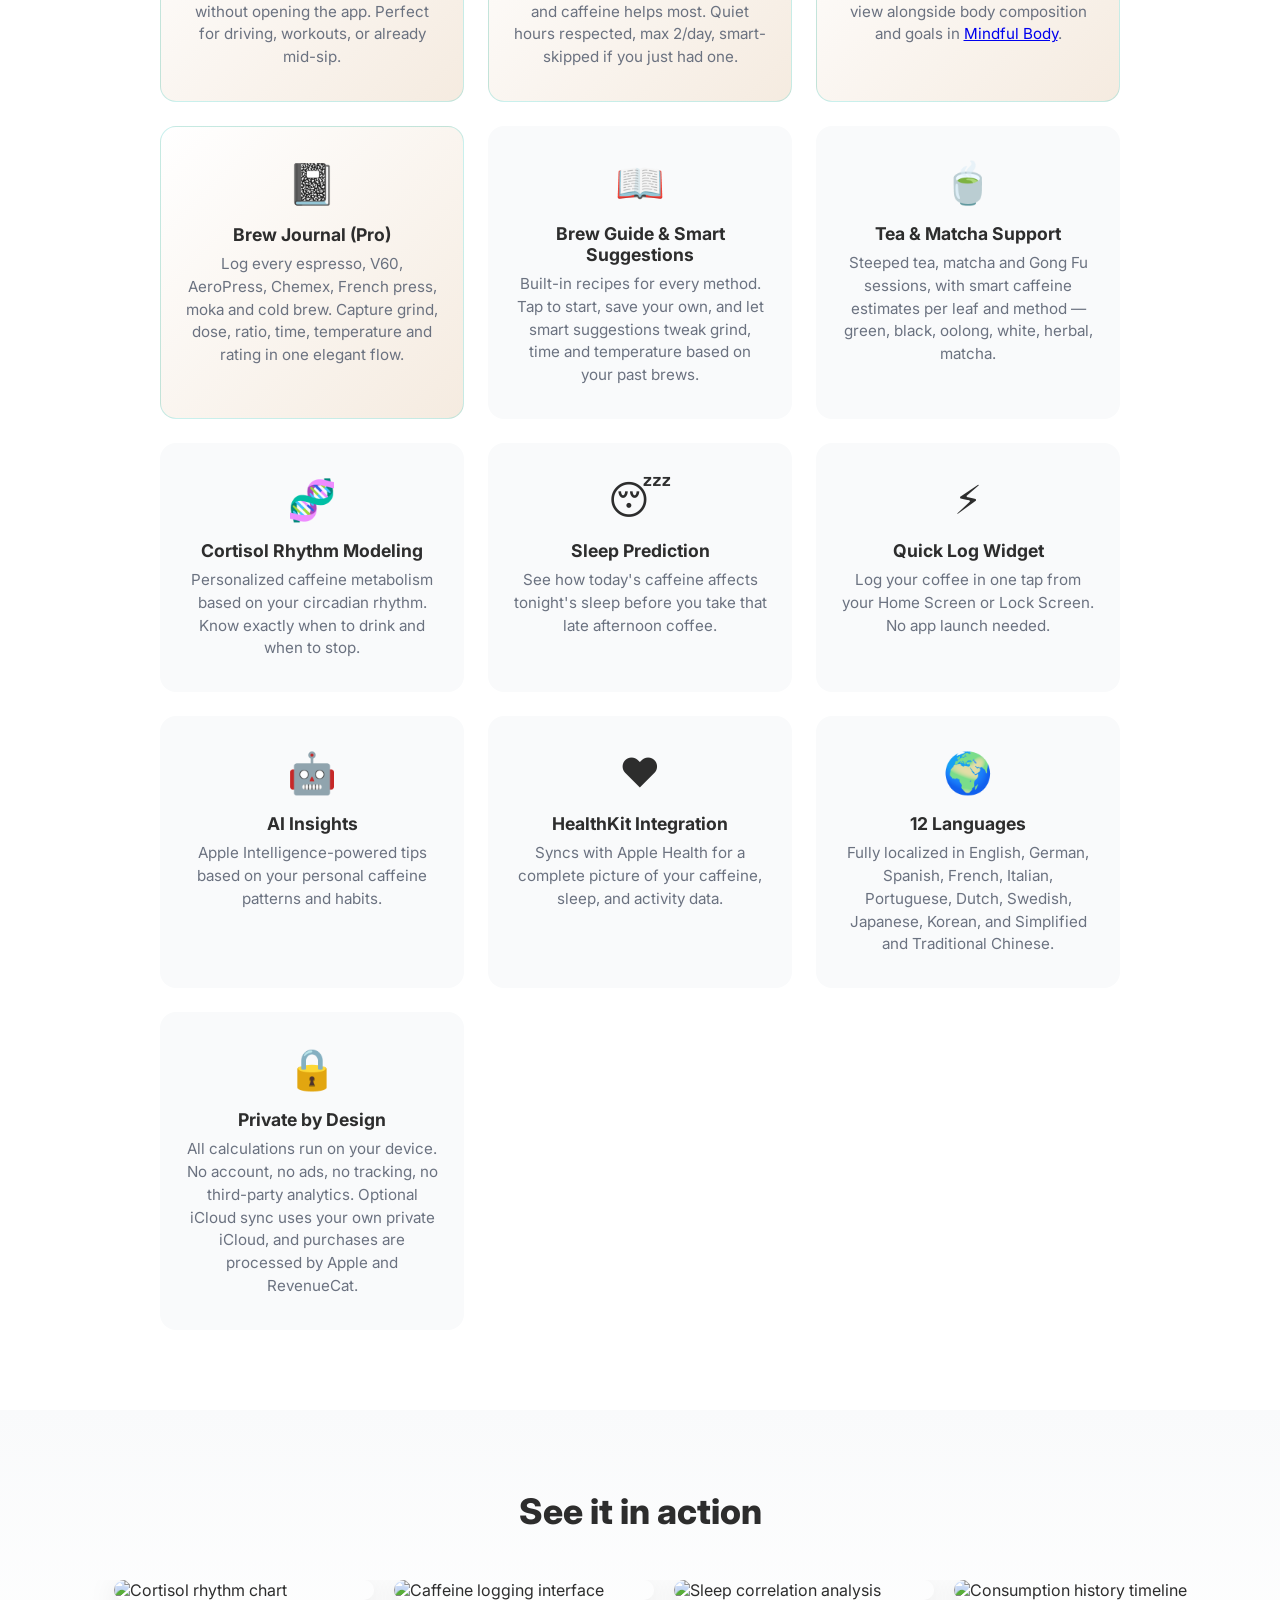
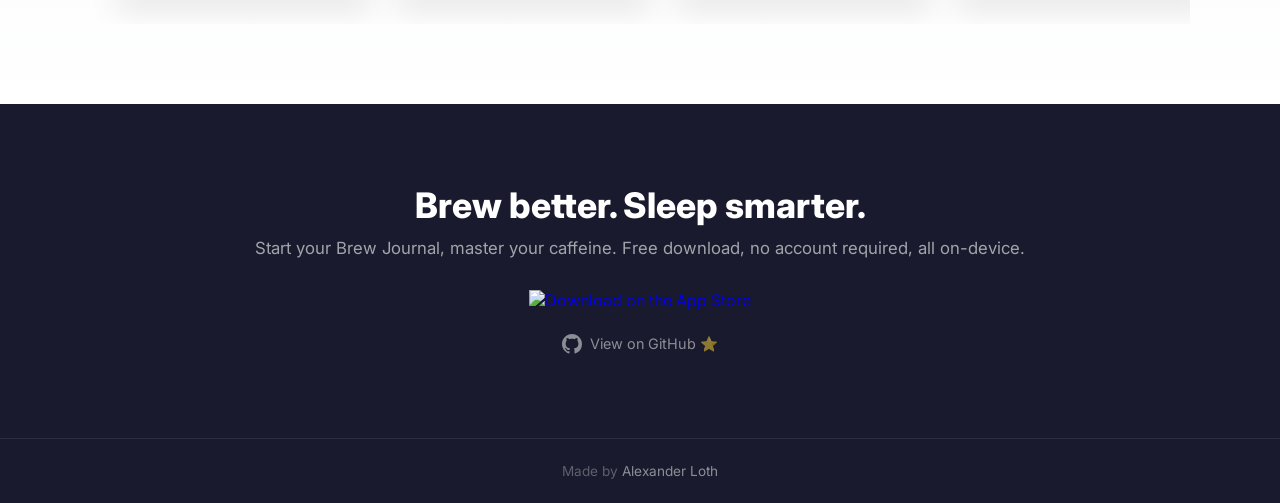
==== commit c7336920: "Describe the 6.3 privacy model and Apple Health data in README, FAQ and landing page Mindful Coffee " ====
--- a/docs/index.html
+++ b/docs/index.html
@@ -173,8 +173,8 @@
     </div>
     <div class="feature-card">
       <div class="feature-icon">🔒</div>
-      <h3>100% On-Device</h3>
-      <p>All processing happens on your iPhone. No accounts, no cloud, no data collection. Period.</p>
+      <h3>Private by Design</h3>
+      <p>All calculations run on your device. No account, no ads, no tracking, no third-party analytics. Optional iCloud sync uses your own private iCloud, and purchases are processed by Apple and RevenueCat.</p>
     </div>
   </div>
 </section>
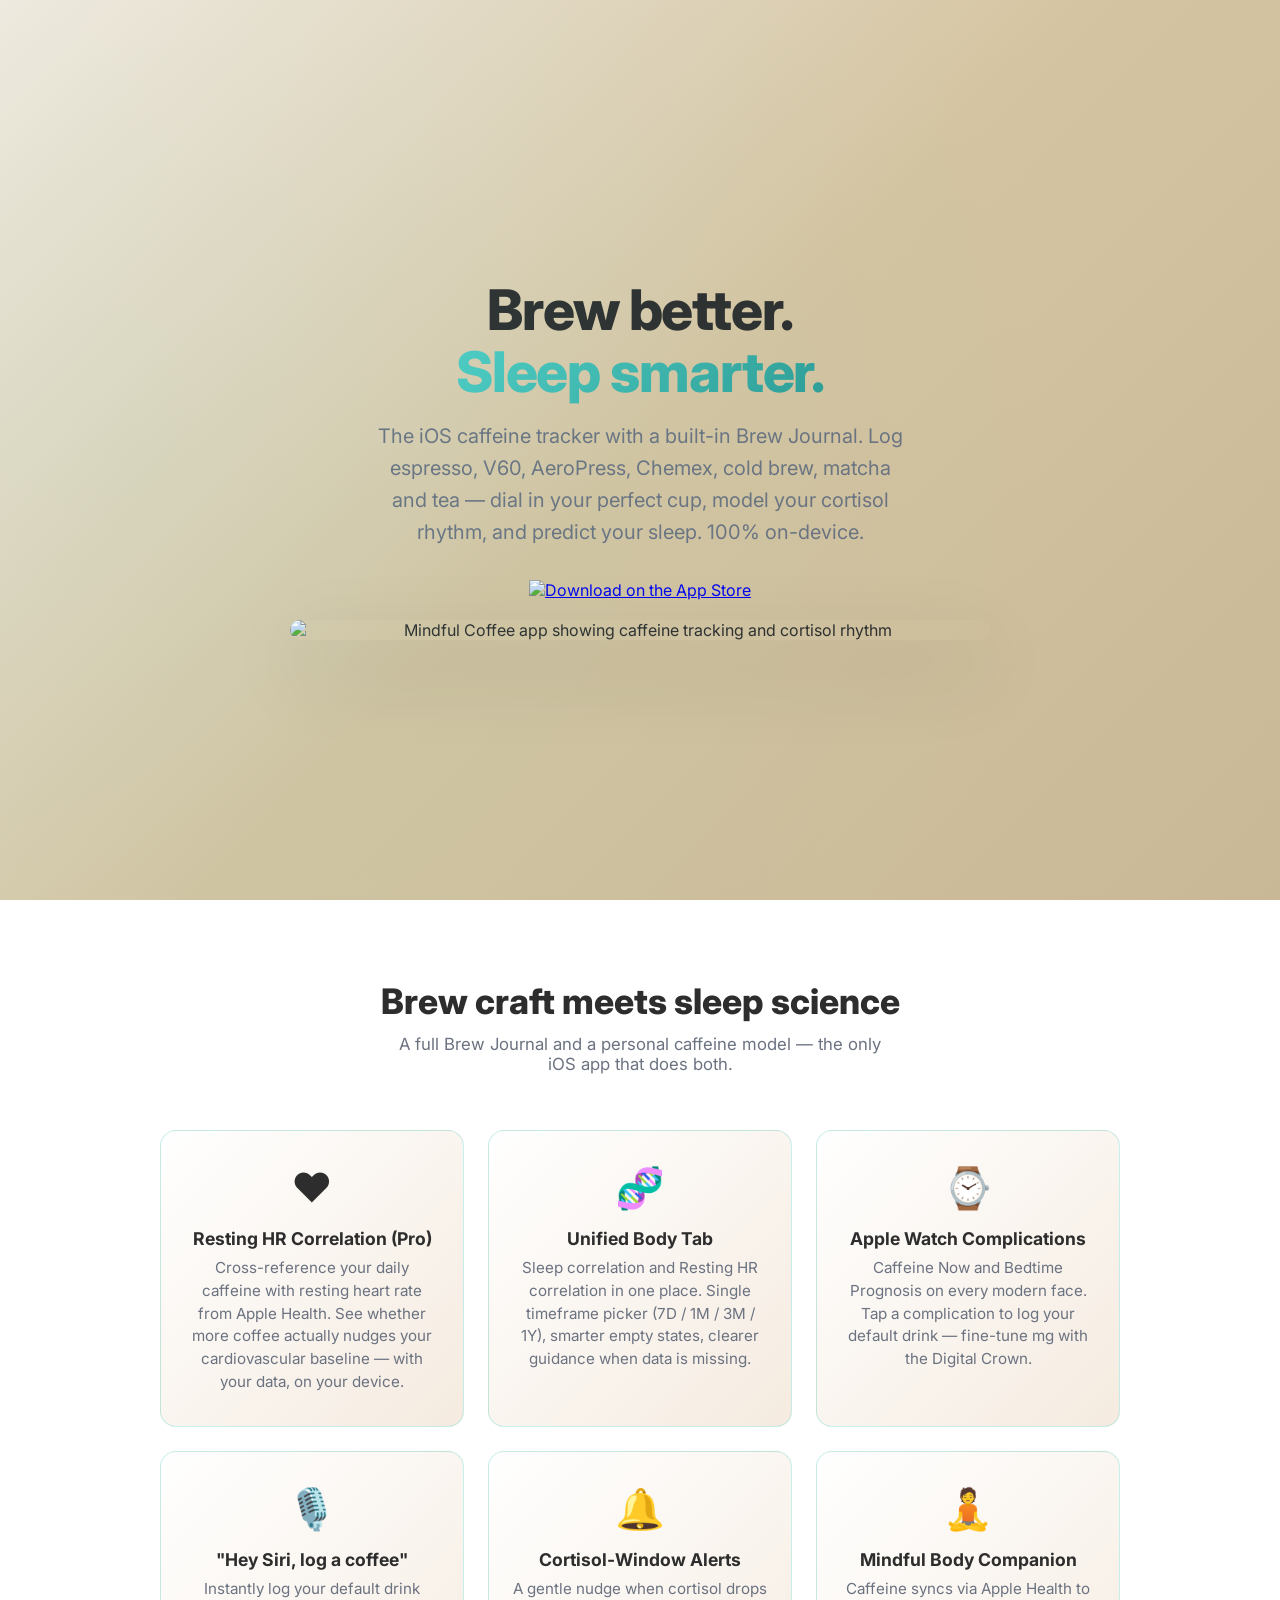
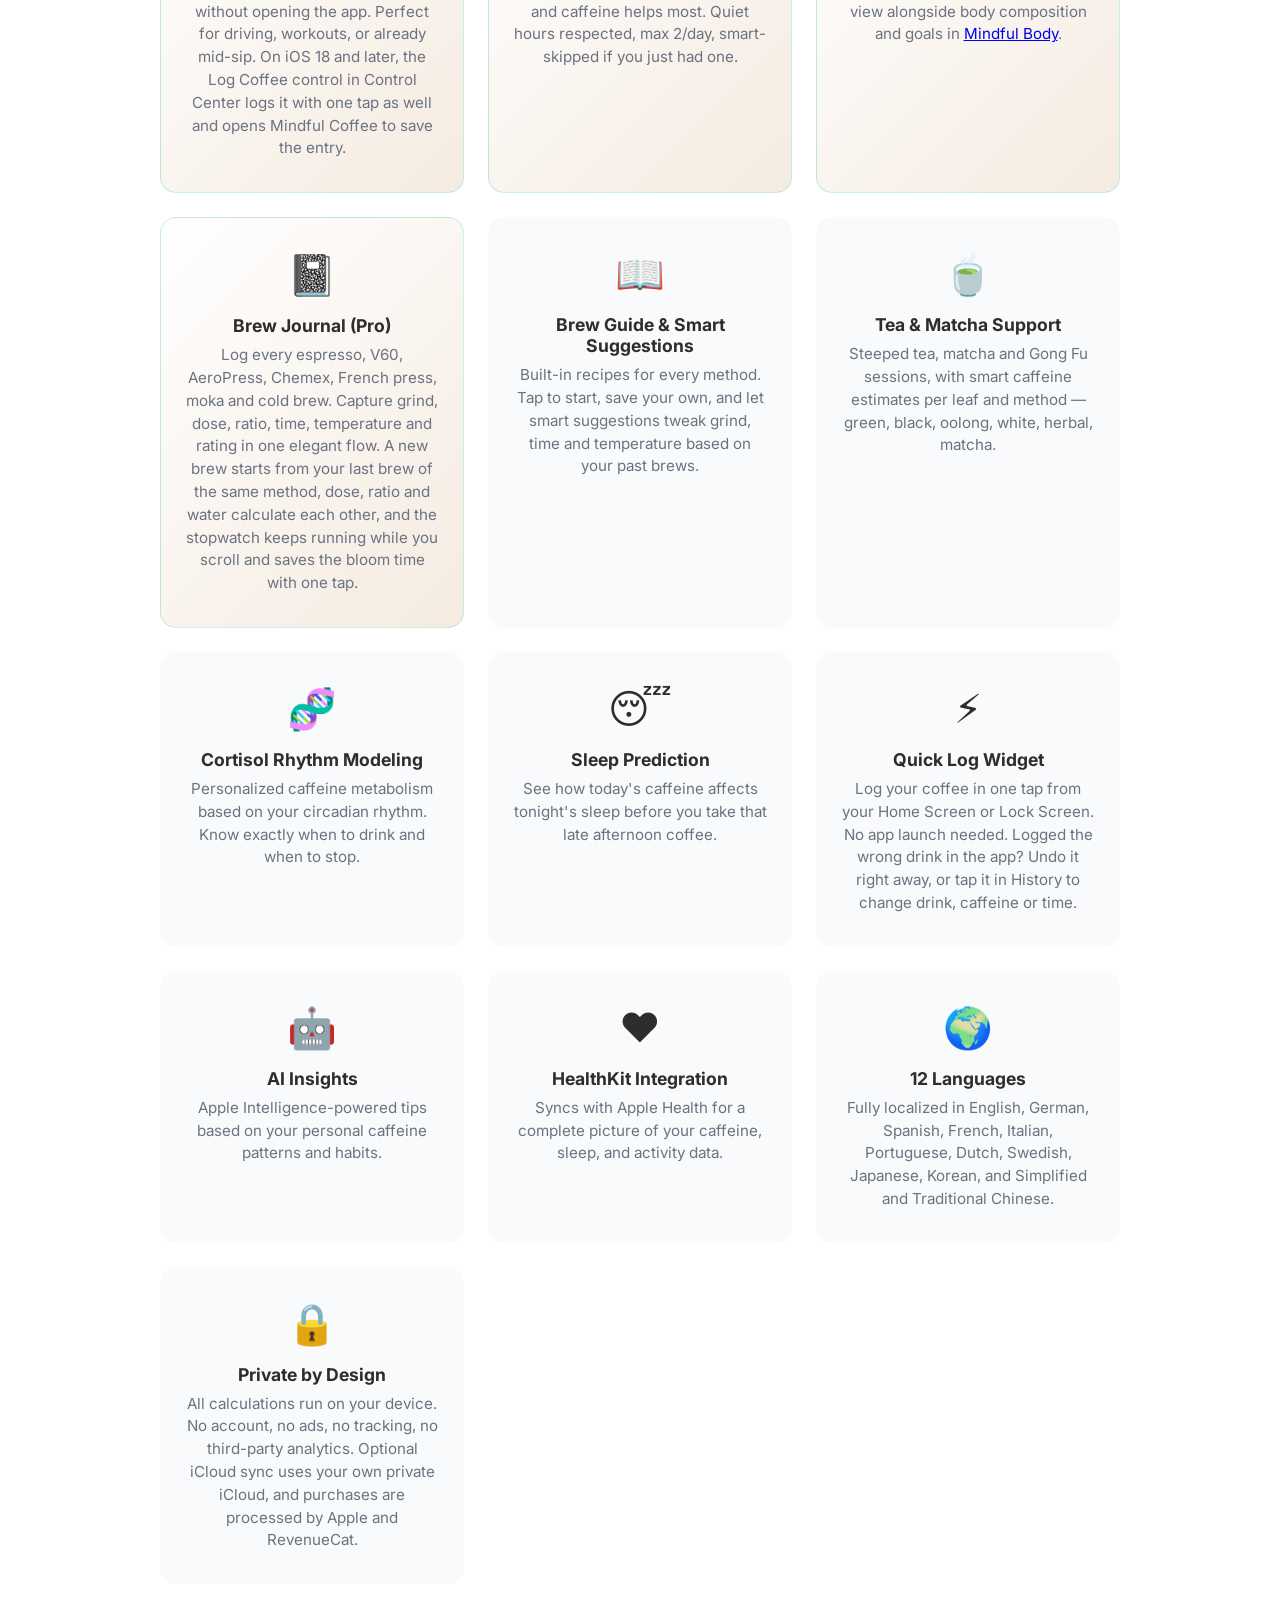
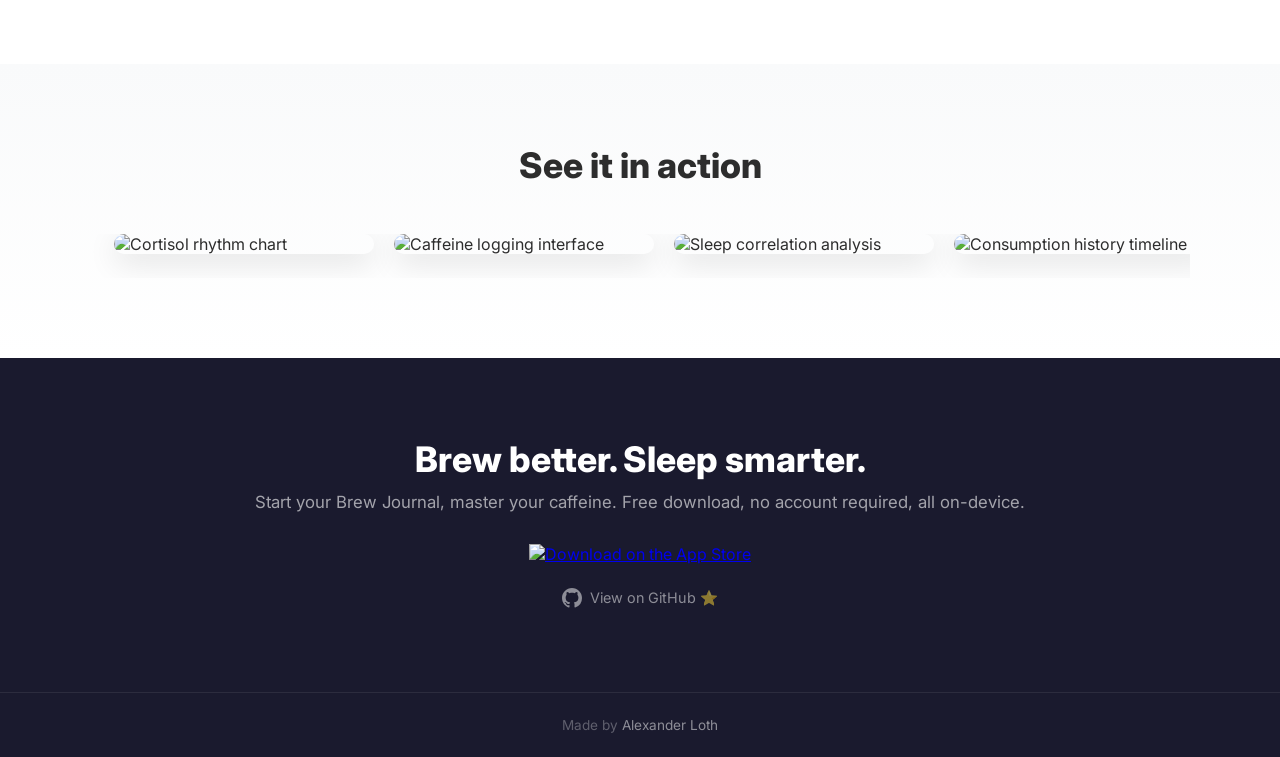
==== commit 6419e53f: "Document what is new in 6.3: edit and undo, the faster brew log, Restore Purchases and the Control C" ====
--- a/docs/index.html
+++ b/docs/index.html
@@ -114,7 +114,7 @@
     <div class="feature-card featured">
       <div class="feature-icon">🎙️</div>
       <h3>"Hey Siri, log a coffee"</h3>
-      <p>Instantly log your default drink without opening the app. Perfect for driving, workouts, or already mid-sip.</p>
+      <p>Instantly log your default drink without opening the app. Perfect for driving, workouts, or already mid-sip. On iOS 18 and later, the Log Coffee control in Control Center logs it with one tap as well and opens Mindful Coffee to save the entry.</p>
     </div>
     <div class="feature-card featured">
       <div class="feature-icon">🔔</div>
@@ -129,7 +129,7 @@
     <div class="feature-card featured">
       <div class="feature-icon">📓</div>
       <h3>Brew Journal (Pro)</h3>
-      <p>Log every espresso, V60, AeroPress, Chemex, French press, moka and cold brew. Capture grind, dose, ratio, time, temperature and rating in one elegant flow.</p>
+      <p>Log every espresso, V60, AeroPress, Chemex, French press, moka and cold brew. Capture grind, dose, ratio, time, temperature and rating in one elegant flow. A new brew starts from your last brew of the same method, dose, ratio and water calculate each other, and the stopwatch keeps running while you scroll and saves the bloom time with one tap.</p>
     </div>
     <div class="feature-card">
       <div class="feature-icon">📖</div>
@@ -154,7 +154,7 @@
     <div class="feature-card">
       <div class="feature-icon">⚡</div>
       <h3>Quick Log Widget</h3>
-      <p>Log your coffee in one tap from your Home Screen or Lock Screen. No app launch needed.</p>
+      <p>Log your coffee in one tap from your Home Screen or Lock Screen. No app launch needed. Logged the wrong drink in the app? Undo it right away, or tap it in History to change drink, caffeine or time.</p>
     </div>
     <div class="feature-card">
       <div class="feature-icon">🤖</div>
